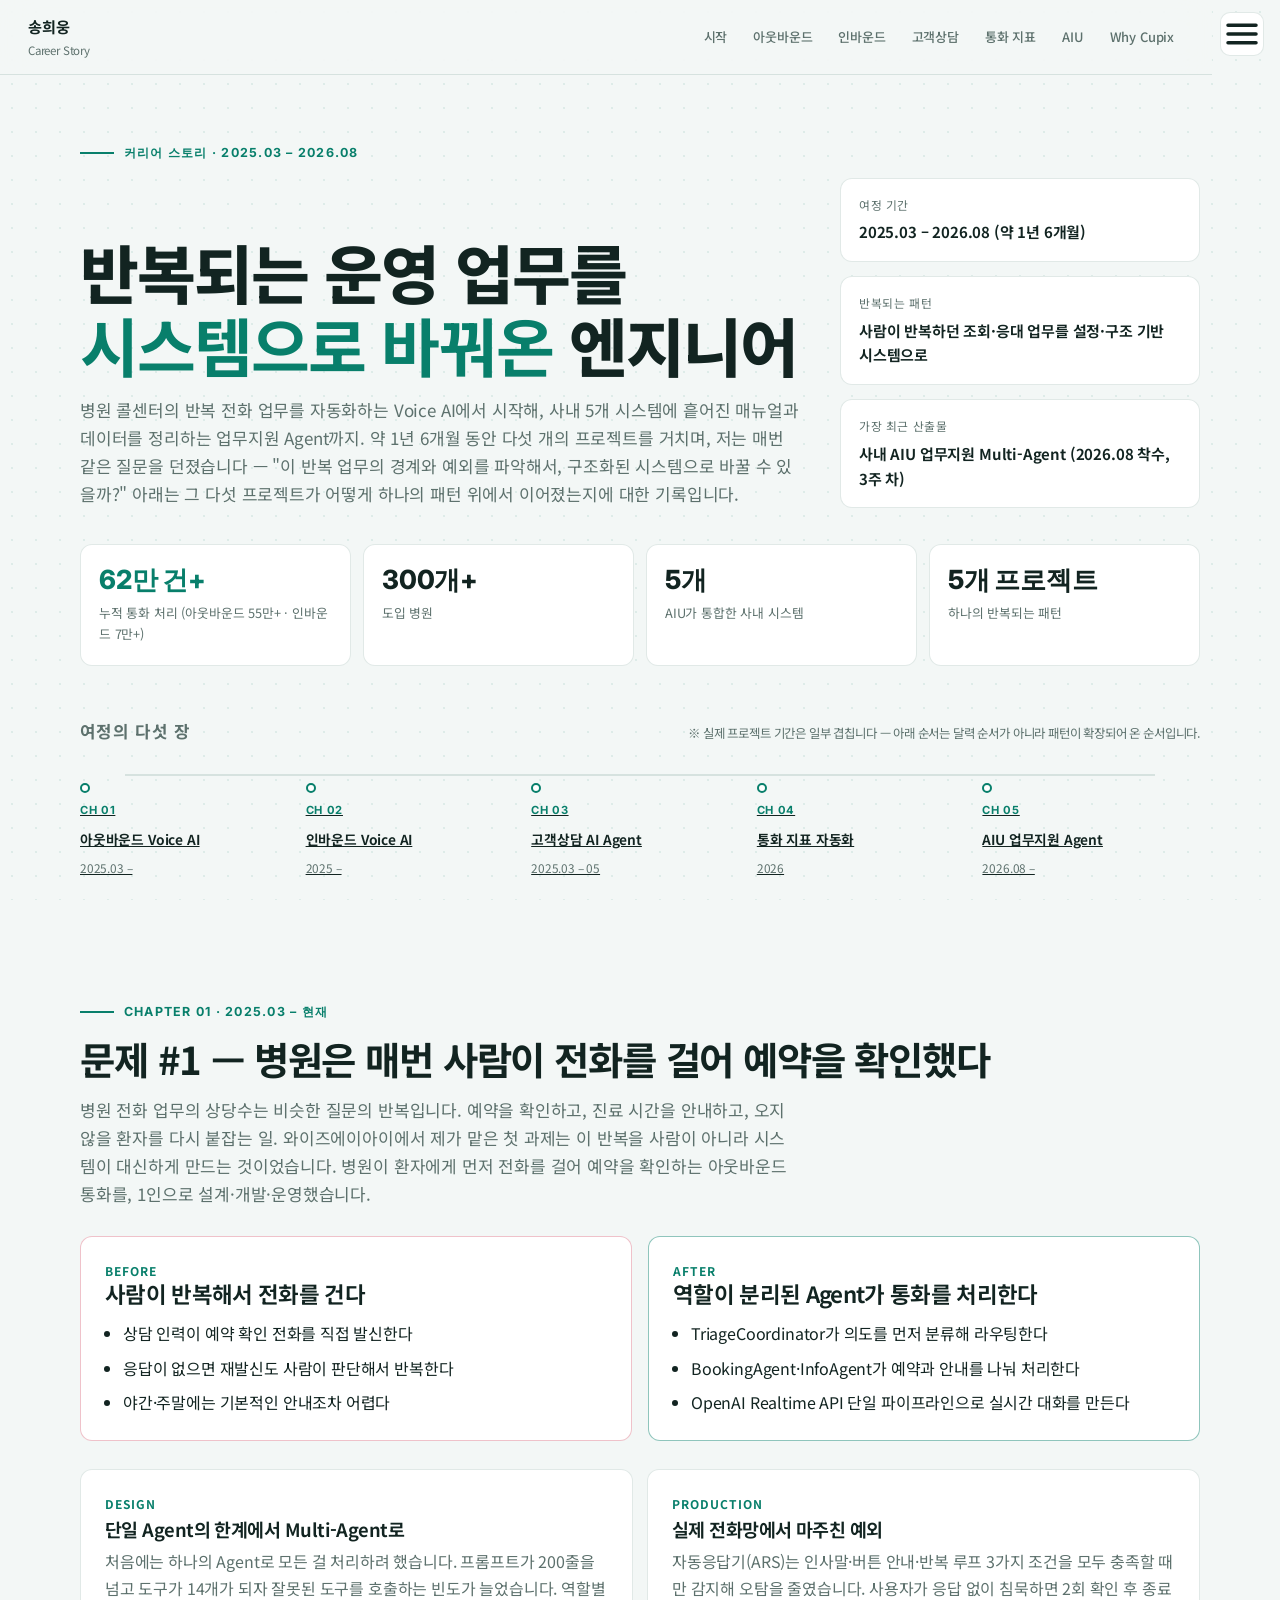
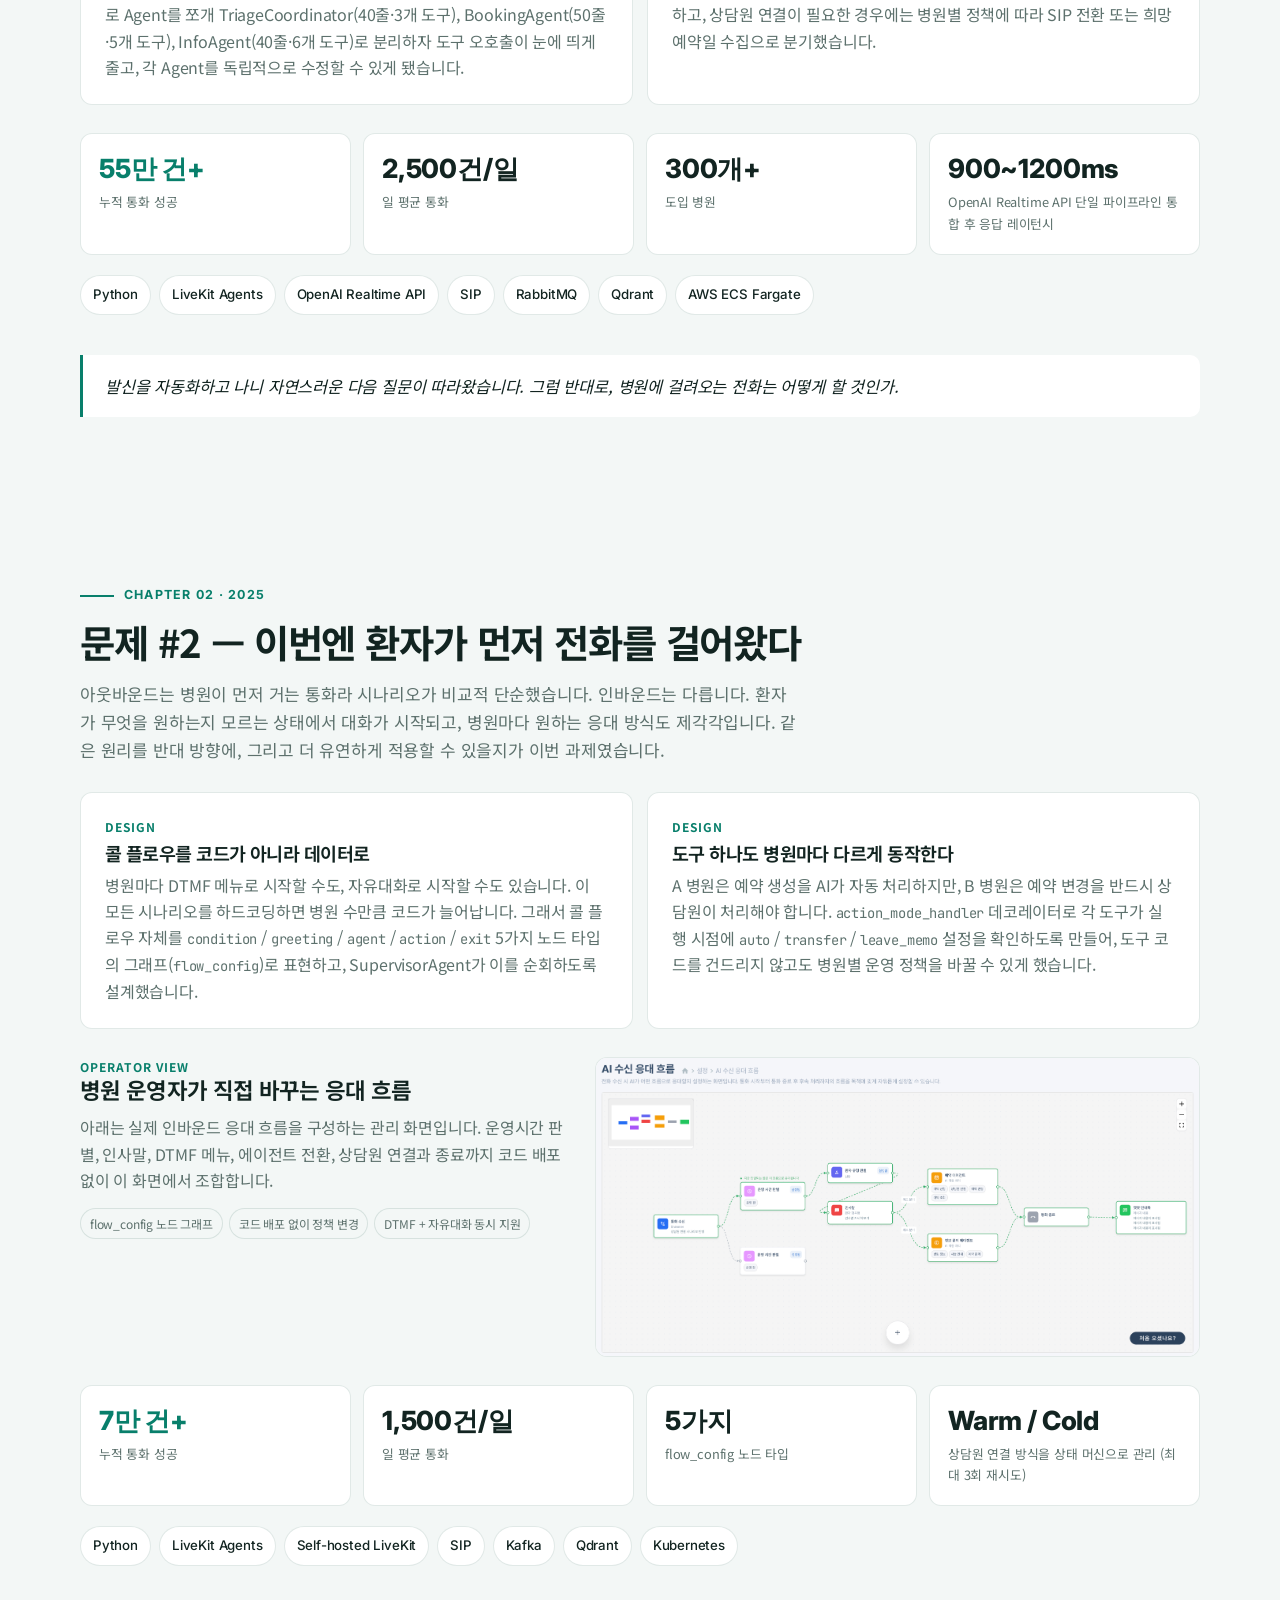
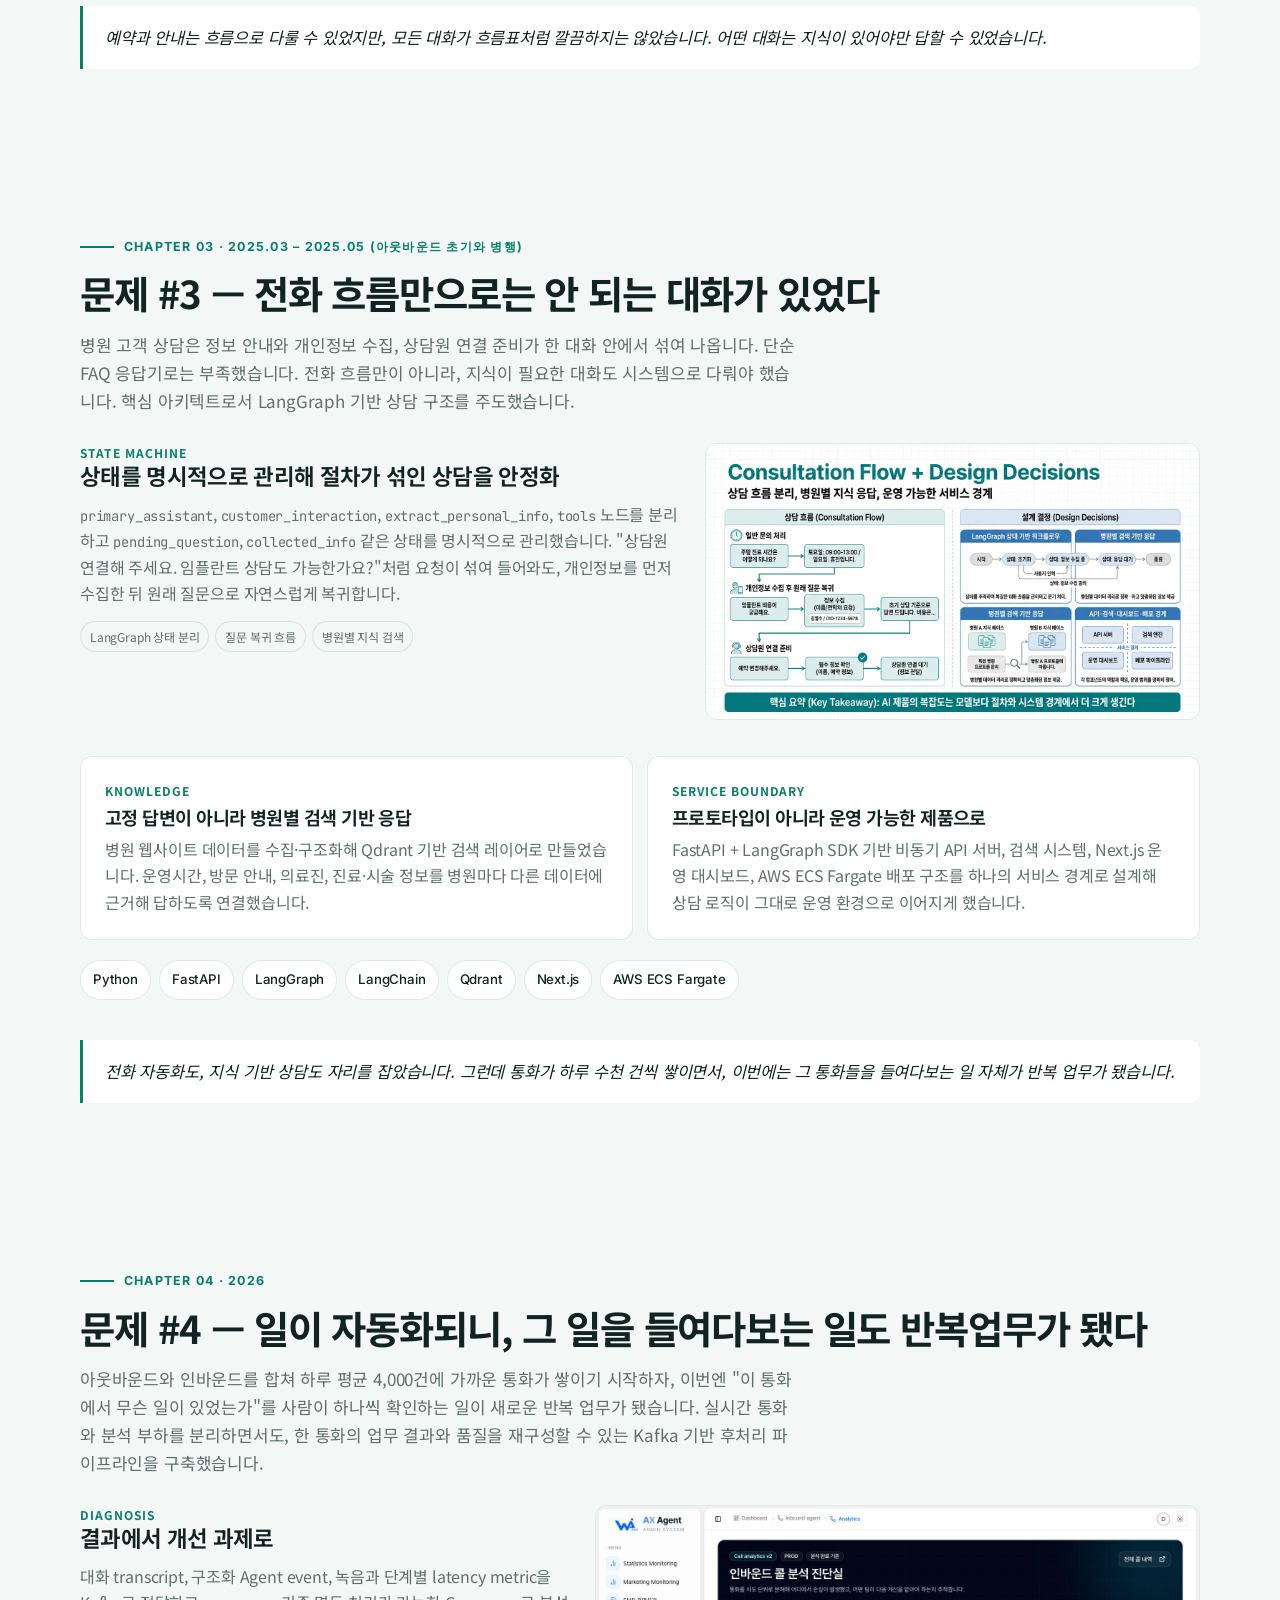
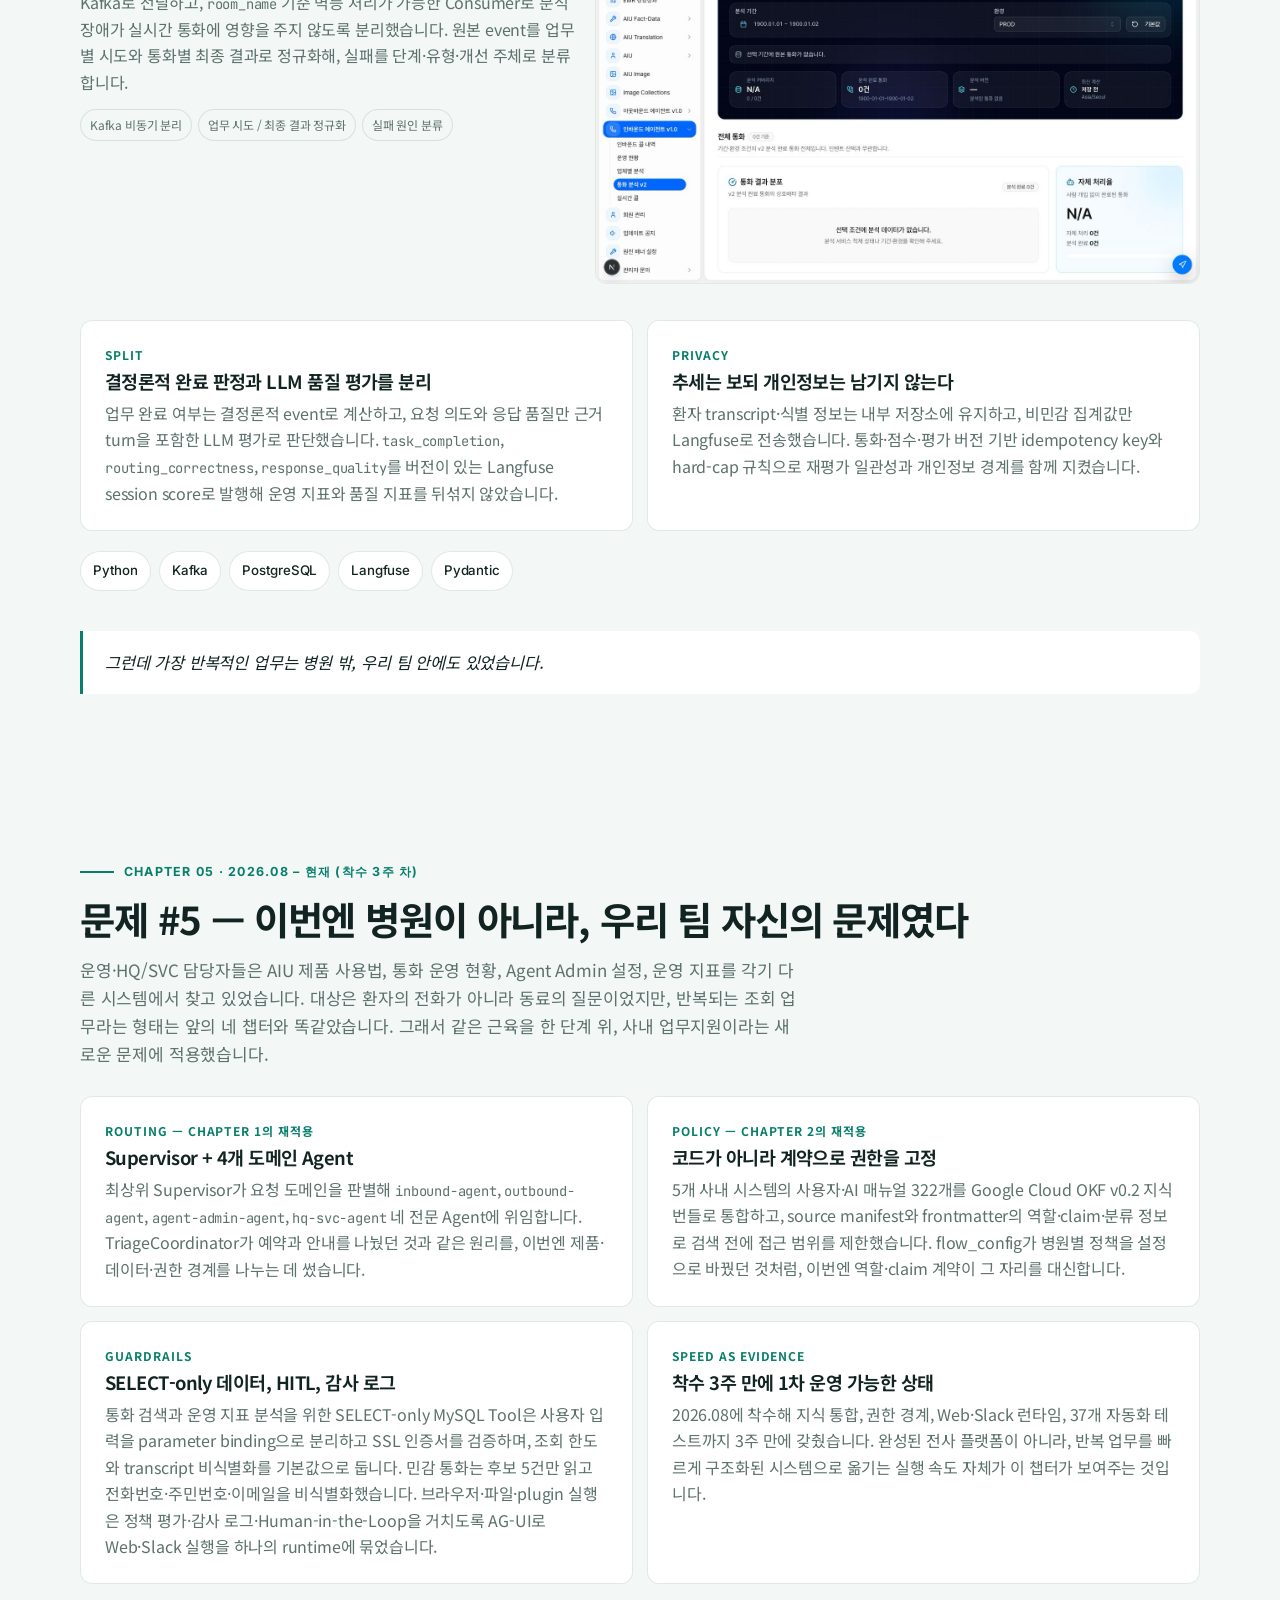
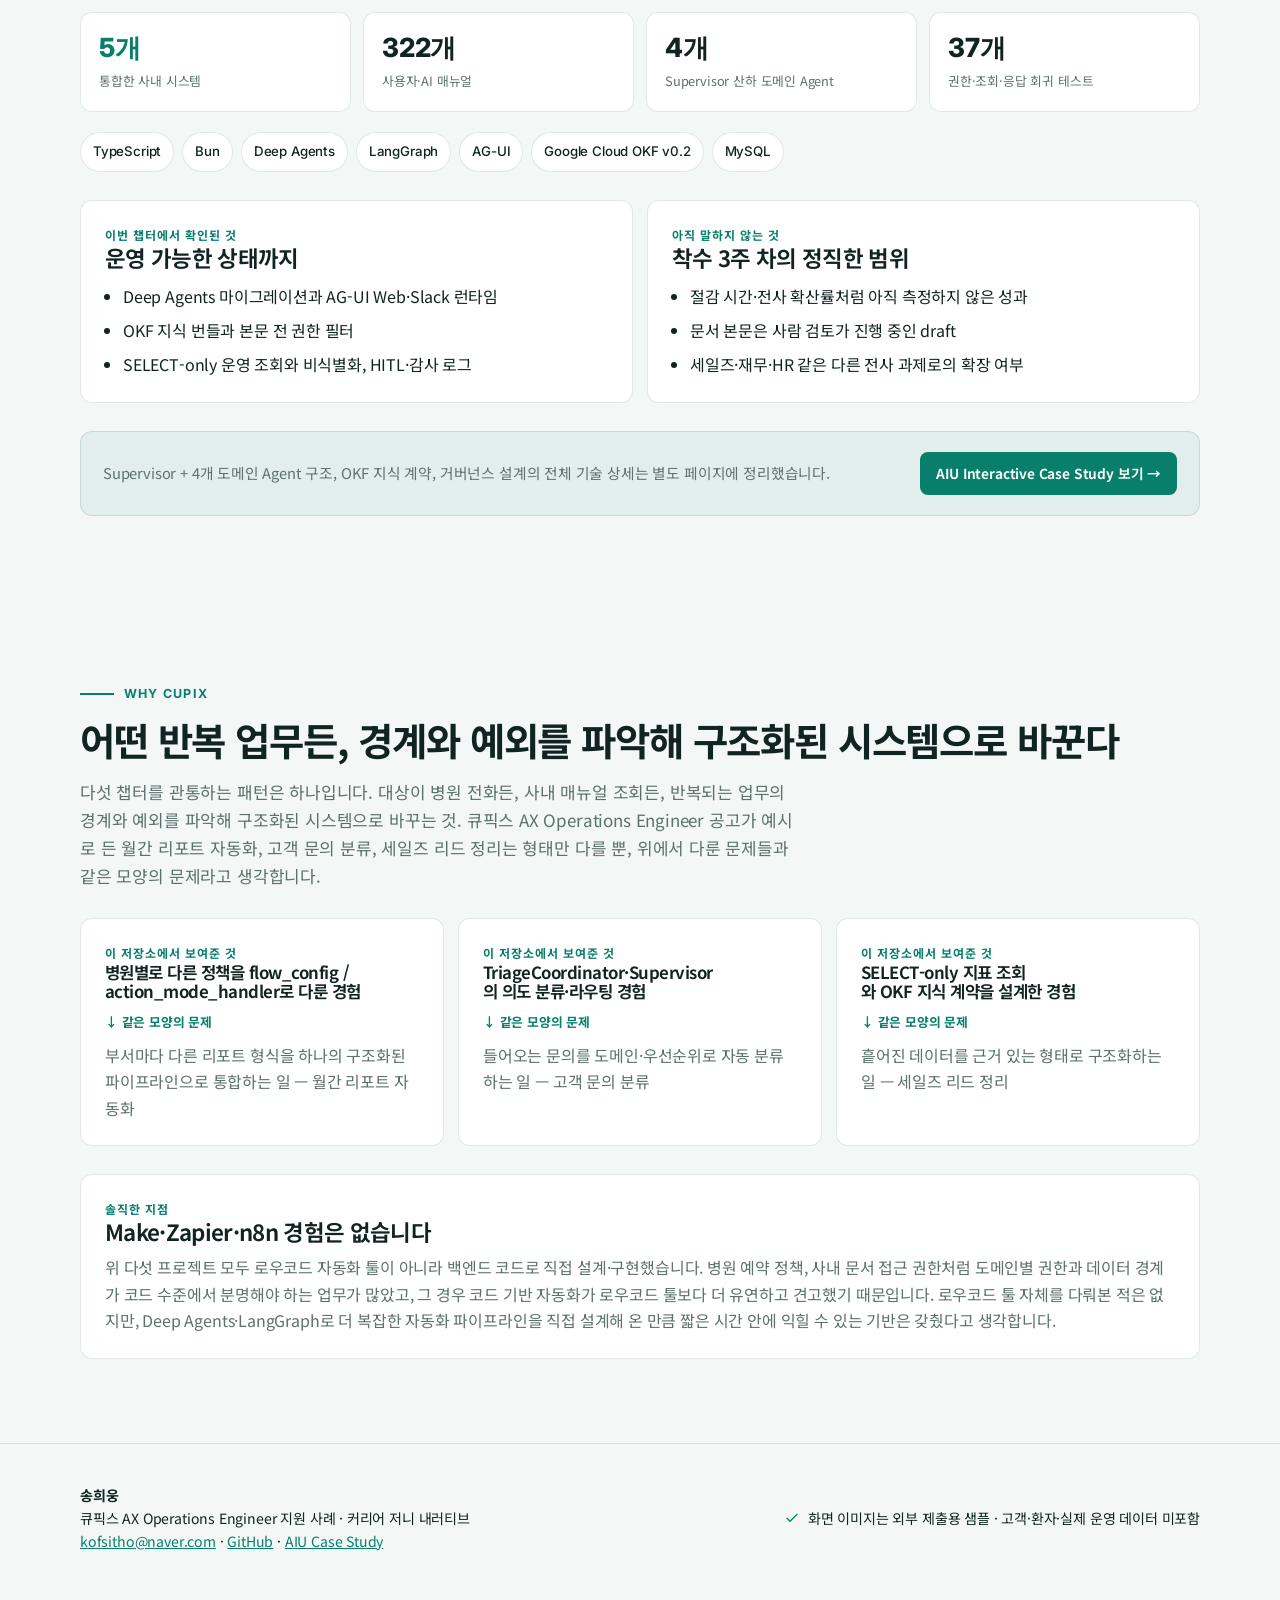
==== portfolio/cupix-ax-career-story.html @ 285cbc6f "Voice AI 운영 수치와 Realtime 레이턴시를 최신 사실로 맞추고, 큐픽스용 커리어 스토리와 AIU 슬라이드를 추가한다. Co-authored-by: Cursor <cur" ====
<!DOCTYPE html>
<html lang="ko" class="theme-light">
<head>
  <meta charset="UTF-8">
  <meta name="viewport" content="width=device-width, initial-scale=1.0">
  <title>송희웅 — 반복 업무를 시스템으로 바꿔온 커리어 스토리</title>
  <link rel="preconnect" href="https://fonts.googleapis.com">
  <link href="https://fonts.googleapis.com/css2?family=Inter:wght@300;400;500;600;700;800;900&family=Noto+Sans+KR:wght@300;400;500;600;700;800;900&family=JetBrains+Mono:wght@400;500&display=swap" rel="stylesheet">
  <script src="https://cdn.jsdelivr.net/npm/html-to-image@1.11.11/dist/html-to-image.js"></script>
  <style>
    *, *::before, *::after { box-sizing: border-box; margin: 0; padding: 0; }
    :root { interpolate-size: allow-keywords; }

    html.theme-dark {
      --bg: #071312; --surface: #0e1d1b; --surface-hover: #142725;
      --border: rgba(255,255,255,0.09); --text: #eef8f6; --text-secondary: #9ab0ac;
      --accent: #28b596; --accent-secondary: #6aa7ff;
      --positive: #2dd4a6; --negative: #fb7185; --warning: #fbbf24;
    }
    html.theme-light {
      --bg: #f3f7f6; --surface: #ffffff; --surface-hover: #eef7f4;
      --border: rgba(15, 72, 61, 0.12); --text: #122421; --text-secondary: #5d716d;
      --accent: #087f6b; --accent-secondary: #2563a7;
      --positive: #078860; --negative: #c93652; --warning: #a96c00;
    }

    html, body { min-height: 100%; }
    body {
      font-family: 'Noto Sans KR', 'Inter', -apple-system, BlinkMacSystemFont, sans-serif;
      background: var(--bg); color: var(--text); line-height: 1.65;
      letter-spacing: -0.011em; font-size: 16px; -webkit-font-smoothing: antialiased;
      transition: background 0.3s, color 0.3s; scrollbar-gutter: stable;
    }
    body::before {
      content: ''; position: fixed; inset: 0; z-index: -1; pointer-events: none;
      background-image: radial-gradient(circle, color-mix(in srgb, var(--accent), transparent 91%) 1px, transparent 1px);
      background-size: 24px 24px;
    }
    h1, h2, h3 { color: var(--text); letter-spacing: -0.03em; line-height: 1.14; text-wrap: balance; }
    h1 { font-size: clamp(2.5rem, 5.6vw, 4rem); font-weight: 800; }
    h2 { font-size: clamp(1.9rem, 3vw, 2.4rem); font-weight: 700; }
    h3 { font-size: 1.4rem; font-weight: 650; }
    p, li, span, label, td, th { color: var(--text); font-weight: 400; }
    .text-secondary { color: var(--text-secondary); }
    a { color: var(--accent); }
    *:focus-visible { outline: 2px solid var(--accent); outline-offset: 3px; border-radius: 4px; }
    code, .mono { font-family: 'JetBrains Mono', ui-monospace, monospace; font-size: 0.86em; }

    .skip-to-content {
      position: absolute; top: -50px; left: 8px; background: var(--accent); color: #fff;
      padding: 8px 12px; text-decoration: none; border-radius: 4px; transition: top 0.2s; z-index: 10000;
    }
    .skip-to-content:focus { position: fixed; top: 8px; }
    .sr-only { position: absolute; width: 1px; height: 1px; overflow: hidden; clip: rect(0,0,0,0); white-space: nowrap; }

    .progress-bar {
      position: fixed; top: 0; left: 0; width: 100%; height: 3px; z-index: 50;
      background: transparent; pointer-events: none;
    }
    .progress-fill { height: 100%; width: 0%; background: var(--accent); transition: width 0.08s linear; }

    .site-nav {
      position: sticky; top: 0; z-index: 40;
      display: flex; align-items: center; justify-content: space-between; gap: 16px;
      padding: 14px 28px; margin-right: 68px;
      background: color-mix(in srgb, var(--bg), transparent 18%);
      backdrop-filter: blur(16px); border-bottom: 1px solid var(--border);
    }
    .brand { display: flex; flex-direction: column; gap: 2px; text-decoration: none; color: var(--text); }
    .brand strong { font-size: 0.95rem; font-weight: 700; }
    .brand span { color: var(--text-secondary); font-size: 0.72rem; }
    .nav-links { display: flex; flex-wrap: wrap; gap: 6px; }
    .nav-links a {
      text-decoration: none; color: var(--text-secondary); font-size: 0.81rem; font-weight: 500;
      padding: 7px 10px; border-radius: 999px;
    }
    .nav-links a:hover, .nav-links a.active { color: var(--text); background: var(--surface); }

    .wrap { width: min(1120px, calc(100% - 40px)); margin: 0 auto; }
    section { padding: 84px 0; }
    .eyebrow {
      display: flex; align-items: center; gap: 10px; margin-bottom: 14px;
      color: var(--accent); font-family: 'Inter', sans-serif; font-size: 0.78rem;
      font-weight: 700; letter-spacing: 0.1em; text-transform: uppercase;
    }
    .eyebrow-line { width: 34px; height: 2px; background: var(--accent); flex-shrink: 0; }
    .lede { max-width: 720px; margin-top: 16px; color: var(--text-secondary); font-size: 1.06rem; }

    /* Hero */
    .hero { padding: 68px 0 40px; }
    .hero-grid { display: grid; grid-template-columns: minmax(0, 1.4fr) minmax(270px, 0.7fr); gap: 40px; align-items: end; }
    .hero h1 strong { color: var(--accent); }
    .hero-meta { display: grid; gap: 14px; }
    .meta-card {
      background: var(--surface); border: 1px solid var(--border); border-radius: 12px; padding: 16px 18px;
    }
    .meta-card dt { color: var(--text-secondary); font-size: 0.74rem; letter-spacing: 0.05em; text-transform: uppercase; }
    .meta-card dd { margin-top: 6px; font-weight: 650; font-size: 0.94rem; }

    .metric-grid { display: grid; grid-template-columns: repeat(auto-fit, minmax(150px, 1fr)); gap: 12px; margin-top: 36px; }
    .metric {
      background: var(--surface); border: 1px solid var(--border); border-radius: 12px;
      padding: 20px 18px; min-height: 96px;
    }
    .metric-value { font-family: 'Inter', sans-serif; font-size: 1.65rem; font-weight: 800; line-height: 1.1; }
    .metric:first-child .metric-value { color: var(--accent); }
    .metric-label { margin-top: 8px; color: var(--text-secondary); font-size: 0.8rem; }

    /* Timeline strip */
    .timeline-strip { margin-top: 56px; }
    .timeline-strip-head { display: flex; align-items: baseline; justify-content: space-between; gap: 12px; flex-wrap: wrap; }
    .timeline-strip-head h2 { font-size: 1.05rem; font-weight: 700; }
    .timeline-note { color: var(--text-secondary); font-size: 0.78rem; }
    .timeline-track {
      position: relative; display: grid; grid-template-columns: repeat(5, 1fr);
      gap: 8px; margin-top: 26px; padding-top: 14px;
    }
    .timeline-track::before {
      content: ''; position: absolute; top: 5px; left: 4%; right: 4%; height: 2px;
      background: var(--border);
    }
    .timeline-node {
      position: relative; display: flex; flex-direction: column; gap: 8px; text-align: left;
      background: none; border: 0; font-family: inherit; cursor: pointer; padding: 0 6px 0 0;
      color: var(--text);
    }
    .timeline-dot {
      width: 10px; height: 10px; border-radius: 50%; background: var(--surface);
      border: 2px solid var(--accent); position: relative; z-index: 1;
    }
    .timeline-node:nth-child(1) .timeline-dot { margin-left: 0; }
    .timeline-num { font-family: 'Inter', sans-serif; font-size: 0.7rem; font-weight: 700; color: var(--accent); letter-spacing: 0.06em; }
    .timeline-label { font-size: 0.86rem; font-weight: 650; }
    .timeline-date { color: var(--text-secondary); font-size: 0.74rem; }
    .timeline-node:hover .timeline-label { color: var(--accent); }

    /* Chapter bridge */
    .bridge {
      margin-top: 40px; padding: 18px 22px; border-left: 3px solid var(--accent);
      background: var(--surface); border-radius: 0 10px 10px 0; font-size: 1.02rem;
      color: var(--text); font-style: italic;
    }

    .card {
      background: var(--surface); border: 1px solid var(--border); border-radius: 12px; padding: 24px;
      transition: box-shadow 0.2s ease;
    }
    .card:hover { box-shadow: 0 8px 18px rgba(11, 62, 51, 0.08); }
    .card-label { color: var(--accent); font-size: 0.75rem; font-weight: 700; letter-spacing: 0.08em; text-transform: uppercase; }

    .split { display: grid; grid-template-columns: 1fr 1fr; gap: 16px; margin-top: 28px; }
    .before { border-color: color-mix(in srgb, var(--negative), transparent 70%); }
    .after { border-color: color-mix(in srgb, var(--accent), transparent 55%); }
    .split ul { margin-top: 14px; padding-left: 18px; display: grid; gap: 8px; color: var(--text-secondary); }

    .chapter-grid { display: grid; grid-template-columns: repeat(2, minmax(0, 1fr)); gap: 14px; margin-top: 28px; }
    .chapter-grid.cols-3 { grid-template-columns: repeat(3, minmax(0, 1fr)); }
    .chapter-grid h3 { margin: 6px 0 8px; font-size: 1.15rem; }

    .meta-grid { display: grid; grid-template-columns: repeat(2, minmax(0, 1fr)); gap: 12px; margin-top: 24px; }

    .screen-block { display: grid; grid-template-columns: 0.9fr 1.1fr; gap: 20px; margin-top: 28px; align-items: start; }
    .screen-block.reverse { grid-template-columns: 1.1fr 0.9fr; }
    .screen-shot {
      border: 1px solid var(--border); border-radius: 12px; overflow: hidden; background: #fff; cursor: zoom-in; padding: 0;
      width: 100%;
    }
    .screen-shot img { display: block; width: 100%; height: auto; }
    .chips { display: flex; flex-wrap: wrap; gap: 6px; margin-top: 14px; }
    .chip { border: 1px solid var(--border); background: var(--bg); color: var(--text-secondary); border-radius: 999px; padding: 5px 9px; font-size: 0.75rem; }

    .stack { display: flex; flex-wrap: wrap; gap: 8px; margin-top: 20px; }
    .stack span {
      padding: 8px 12px; border-radius: 999px; background: var(--surface); border: 1px solid var(--border);
      font-family: 'Inter', sans-serif; font-size: 0.83rem; font-weight: 500;
    }

    .scope-grid { display: grid; grid-template-columns: 1fr 1fr; gap: 14px; margin-top: 28px; }

    .callout {
      margin-top: 28px; padding: 20px 22px; border: 1px solid var(--border); border-radius: 12px;
      background: color-mix(in srgb, var(--accent), transparent 93%); display: flex; align-items: center;
      justify-content: space-between; gap: 16px; flex-wrap: wrap;
    }
    .callout p { color: var(--text-secondary); font-size: 0.92rem; }
    .callout a {
      display: inline-flex; align-items: center; gap: 6px; text-decoration: none; font-weight: 650;
      background: var(--accent); color: #fff; padding: 10px 16px; border-radius: 8px; font-size: 0.86rem;
      white-space: nowrap;
    }
    .callout a:hover { opacity: 0.9; }

    .fit-grid { display: grid; grid-template-columns: repeat(3, minmax(0, 1fr)); gap: 14px; margin-top: 28px; }
    .fit-grid article h3 { font-size: 1.05rem; }
    .fit-arrow { color: var(--accent); font-size: 0.8rem; font-weight: 700; margin: 10px 0; display: block; }

    .site-footer {
      padding: 40px 0 72px; border-top: 1px solid var(--border); color: var(--text-secondary); font-size: 0.88rem;
    }
    .footer-row { display: flex; justify-content: space-between; gap: 16px; flex-wrap: wrap; }
    .safe-note { display: flex; align-items: center; gap: 8px; }
    .safe-note svg { width: 16px; height: 16px; color: var(--positive); flex-shrink: 0; }

    .viz-menu { position: fixed; top: 12px; right: 16px; z-index: 9999; }
    .viz-menu-toggle {
      width: 44px; height: 44px; border-radius: 10px; background: var(--surface); border: 1px solid var(--border);
      color: var(--text); cursor: pointer; display: flex; align-items: center; justify-content: center;
      backdrop-filter: blur(12px);
    }
    .viz-menu-toggle:hover { background: var(--surface-hover); }
    .viz-menu-dropdown {
      position: absolute; top: 52px; right: 0; min-width: 200px; background: var(--surface);
      border: 1px solid var(--border); border-radius: 10px; padding: 7px; opacity: 0; visibility: hidden;
      transform: translateY(-8px); transition: all 0.2s; backdrop-filter: blur(16px);
    }
    .viz-menu-dropdown.open { opacity: 1; visibility: visible; transform: translateY(0); }
    .viz-menu-dropdown button {
      width: 100%; padding: 9px 11px; border: 0; border-radius: 7px; background: transparent;
      color: var(--text); font-family: inherit; cursor: pointer; text-align: left;
      display: flex; align-items: center; gap: 9px; font-size: 0.82rem;
    }
    .viz-menu-dropdown button:hover { background: var(--surface-hover); }
    .viz-menu-dropdown svg { width: 17px; height: 17px; }

    dialog {
      width: min(94vw, 1280px); max-height: 92vh; border: 1px solid var(--border); border-radius: 12px;
      padding: 12px; background: var(--surface); color: var(--text); box-shadow: 0 24px 70px rgba(0,0,0,0.35);
    }
    dialog::backdrop { background: rgba(3, 15, 13, 0.78); backdrop-filter: blur(4px); }
    dialog img { display: block; width: 100%; max-height: 82vh; object-fit: contain; border-radius: 7px; }
    .dialog-close {
      position: absolute; top: 20px; right: 20px; width: 40px; height: 40px; display: grid; place-items: center;
      border: 1px solid rgba(255,255,255,0.25); border-radius: 8px; background: rgba(5, 25, 22, 0.84);
      color: white; cursor: pointer;
    }

    @keyframes fadeInUp { from { opacity: 0; transform: translateY(18px); } to { opacity: 1; transform: translateY(0); } }
    .animate { animation: fadeInUp 0.55s ease-out both; }
    .animate.delay-1 { animation-delay: 0.08s; }
    .animate.delay-2 { animation-delay: 0.16s; }
    .reveal { opacity: 0; transform: translateY(18px); transition: opacity 0.55s ease, transform 0.55s ease; }
    .reveal.visible { opacity: 1; transform: translateY(0); }

    @media (max-width: 900px) {
      .hero-grid, .split, .chapter-grid, .chapter-grid.cols-3, .meta-grid, .screen-block, .screen-block.reverse, .scope-grid, .fit-grid {
        grid-template-columns: 1fr;
      }
      .timeline-track { grid-template-columns: repeat(5, minmax(120px, 1fr)); overflow-x: auto; }
      .site-nav { margin-right: 60px; }
      section { padding: 60px 0; }
    }
    @media (max-width: 600px) {
      .wrap { width: min(100% - 28px, 1120px); }
      .nav-links { display: none; }
      .metric-grid { grid-template-columns: 1fr 1fr; }
      .callout { flex-direction: column; align-items: flex-start; }
    }
    @media (max-width: 375px) {
      body { overflow-x: hidden; }
      h1 { font-size: 2.3rem; }
    }
    @media (prefers-reduced-motion: reduce) {
      *, *::before, *::after { animation: none !important; transition: none !important; }
      .reveal { opacity: 1; transform: none; }
    }
    @media print {
      .viz-menu, .site-nav, .progress-bar, dialog, .dialog-close { display: none !important; }
      body { background: white !important; }
      section { padding: 20px 0; break-inside: avoid; }
      .reveal { opacity: 1 !important; transform: none !important; }
      * { print-color-adjust: exact; -webkit-print-color-adjust: exact; }
    }
    @page { margin: 16mm; }
  </style>
</head>
<body>
  <a href="#main-content" class="skip-to-content">본문으로 건너뛰기</a>

  <div class="progress-bar"><div class="progress-fill" id="progressFill"></div></div>

  <div class="viz-menu">
    <button class="viz-menu-toggle" onclick="toggleMenu()" aria-label="유틸리티 메뉴 열기">
      <svg viewBox="0 0 24 24" fill="none" stroke="currentColor" stroke-width="2" stroke-linecap="round"><path d="M4 7h16M4 12h16M4 17h16"/></svg>
    </button>
    <div class="viz-menu-dropdown" id="vizMenuDropdown">
      <button onclick="cycleTheme()">
        <svg viewBox="0 0 24 24" fill="none" stroke="currentColor" stroke-width="2"><circle cx="12" cy="12" r="4"/><path d="M12 2v2M12 20v2M4.93 4.93l1.42 1.42M17.66 17.66l1.41 1.41M2 12h2M20 12h2M4.93 19.07l1.42-1.42M17.66 6.34l1.41-1.41"/></svg>
        <span id="themeLabel">테마 전환</span>
      </button>
      <button onclick="downloadImage()">
        <svg viewBox="0 0 24 24" fill="none" stroke="currentColor" stroke-width="2"><path d="M12 3v12m0 0 4-4m-4 4-4-4M4 19h16"/></svg>
        <span>PNG 다운로드</span>
      </button>
      <button onclick="window.print()">
        <svg viewBox="0 0 24 24" fill="none" stroke="currentColor" stroke-width="2"><path d="M6 9V3h12v6M6 18H4a2 2 0 0 1-2-2v-5a2 2 0 0 1 2-2h16a2 2 0 0 1 2 2v5a2 2 0 0 1-2 2h-2M6 14h12v7H6z"/></svg>
        <span>인쇄 / PDF</span>
      </button>
    </div>
  </div>

  <nav class="site-nav" aria-label="페이지 탐색">
    <a class="brand" href="#top">
      <strong>송희웅</strong>
      <span>Career Story</span>
    </a>
    <div class="nav-links">
      <a href="#top">시작</a>
      <a href="#outbound">아웃바운드</a>
      <a href="#inbound">인바운드</a>
      <a href="#support">고객상담</a>
      <a href="#observability">통화 지표</a>
      <a href="#aiu">AIU</a>
      <a href="#why-cupix">Why Cupix</a>
    </div>
  </nav>

  <main id="main-content">
    <section class="hero wrap animate" id="top">
      <div class="eyebrow"><span class="eyebrow-line"></span>커리어 스토리 · 2025.03 – 2026.08</div>
      <div class="hero-grid">
        <header>
          <h1>반복되는 운영 업무를<br><strong>시스템으로 바꿔온</strong> 엔지니어</h1>
          <p class="lede">병원 콜센터의 반복 전화 업무를 자동화하는 Voice AI에서 시작해, 사내 5개 시스템에 흩어진 매뉴얼과 데이터를 정리하는 업무지원 Agent까지. 약 1년 6개월 동안 다섯 개의 프로젝트를 거치며, 저는 매번 같은 질문을 던졌습니다 — "이 반복 업무의 경계와 예외를 파악해서, 구조화된 시스템으로 바꿀 수 있을까?" 아래는 그 다섯 프로젝트가 어떻게 하나의 패턴 위에서 이어졌는지에 대한 기록입니다.</p>
        </header>
        <dl class="hero-meta">
          <div class="meta-card"><dt>여정 기간</dt><dd>2025.03 – 2026.08 (약 1년 6개월)</dd></div>
          <div class="meta-card"><dt>반복되는 패턴</dt><dd>사람이 반복하던 조회·응대 업무를 설정·구조 기반 시스템으로</dd></div>
          <div class="meta-card"><dt>가장 최근 산출물</dt><dd>사내 AIU 업무지원 Multi-Agent (2026.08 착수, 3주 차)</dd></div>
        </dl>
      </div>
      <div class="metric-grid animate delay-1">
        <article class="metric"><div class="metric-value">62만 건+</div><div class="metric-label">누적 통화 처리 (아웃바운드 55만+ · 인바운드 7만+)</div></article>
        <article class="metric"><div class="metric-value">300개+</div><div class="metric-label">도입 병원</div></article>
        <article class="metric"><div class="metric-value">5개</div><div class="metric-label">AIU가 통합한 사내 시스템</div></article>
        <article class="metric"><div class="metric-value">5개 프로젝트</div><div class="metric-label">하나의 반복되는 패턴</div></article>
      </div>

      <div class="timeline-strip animate delay-2">
        <div class="timeline-strip-head">
          <h2 class="text-secondary" style="text-transform:uppercase;letter-spacing:0.08em;">여정의 다섯 장</h2>
          <span class="timeline-note">※ 실제 프로젝트 기간은 일부 겹칩니다 — 아래 순서는 달력 순서가 아니라 패턴이 확장되어 온 순서입니다.</span>
        </div>
        <div class="timeline-track">
          <a class="timeline-node" href="#outbound">
            <span class="timeline-dot"></span>
            <span class="timeline-num">CH 01</span>
            <span class="timeline-label">아웃바운드 Voice AI</span>
            <span class="timeline-date">2025.03 –</span>
          </a>
          <a class="timeline-node" href="#inbound">
            <span class="timeline-dot"></span>
            <span class="timeline-num">CH 02</span>
            <span class="timeline-label">인바운드 Voice AI</span>
            <span class="timeline-date">2025 –</span>
          </a>
          <a class="timeline-node" href="#support">
            <span class="timeline-dot"></span>
            <span class="timeline-num">CH 03</span>
            <span class="timeline-label">고객상담 AI Agent</span>
            <span class="timeline-date">2025.03 – 05</span>
          </a>
          <a class="timeline-node" href="#observability">
            <span class="timeline-dot"></span>
            <span class="timeline-num">CH 04</span>
            <span class="timeline-label">통화 지표 자동화</span>
            <span class="timeline-date">2026</span>
          </a>
          <a class="timeline-node" href="#aiu">
            <span class="timeline-dot"></span>
            <span class="timeline-num">CH 05</span>
            <span class="timeline-label">AIU 업무지원 Agent</span>
            <span class="timeline-date">2026.08 –</span>
          </a>
        </div>
      </div>
    </section>

    <!-- Chapter 01 : Outbound -->
    <section class="wrap" id="outbound" data-reveal>
      <div class="eyebrow"><span class="eyebrow-line"></span>Chapter 01 · 2025.03 – 현재</div>
      <h2>문제 #1 — 병원은 매번 사람이 전화를 걸어 예약을 확인했다</h2>
      <p class="lede">병원 전화 업무의 상당수는 비슷한 질문의 반복입니다. 예약을 확인하고, 진료 시간을 안내하고, 오지 않을 환자를 다시 붙잡는 일. 와이즈에이아이에서 제가 맡은 첫 과제는 이 반복을 사람이 아니라 시스템이 대신하게 만드는 것이었습니다. 병원이 환자에게 먼저 전화를 걸어 예약을 확인하는 아웃바운드 통화를, 1인으로 설계·개발·운영했습니다.</p>

      <div class="split">
        <article class="card before">
          <div class="card-label">Before</div>
          <h3>사람이 반복해서 전화를 건다</h3>
          <ul>
            <li>상담 인력이 예약 확인 전화를 직접 발신한다</li>
            <li>응답이 없으면 재발신도 사람이 판단해서 반복한다</li>
            <li>야간·주말에는 기본적인 안내조차 어렵다</li>
          </ul>
        </article>
        <article class="card after">
          <div class="card-label">After</div>
          <h3>역할이 분리된 Agent가 통화를 처리한다</h3>
          <ul>
            <li>TriageCoordinator가 의도를 먼저 분류해 라우팅한다</li>
            <li>BookingAgent·InfoAgent가 예약과 안내를 나눠 처리한다</li>
            <li>OpenAI Realtime API 단일 파이프라인으로 실시간 대화를 만든다</li>
          </ul>
        </article>
      </div>

      <div class="chapter-grid">
        <article class="card">
          <div class="card-label">Design</div>
          <h3>단일 Agent의 한계에서 Multi-Agent로</h3>
          <p class="text-secondary">처음에는 하나의 Agent로 모든 걸 처리하려 했습니다. 프롬프트가 200줄을 넘고 도구가 14개가 되자 잘못된 도구를 호출하는 빈도가 늘었습니다. 역할별로 Agent를 쪼개 TriageCoordinator(40줄·3개 도구), BookingAgent(50줄·5개 도구), InfoAgent(40줄·6개 도구)로 분리하자 도구 오호출이 눈에 띄게 줄고, 각 Agent를 독립적으로 수정할 수 있게 됐습니다.</p>
        </article>
        <article class="card">
          <div class="card-label">Production</div>
          <h3>실제 전화망에서 마주친 예외</h3>
          <p class="text-secondary">자동응답기(ARS)는 인사말·버튼 안내·반복 루프 3가지 조건을 모두 충족할 때만 감지해 오탐을 줄였습니다. 사용자가 응답 없이 침묵하면 2회 확인 후 종료하고, 상담원 연결이 필요한 경우에는 병원별 정책에 따라 SIP 전환 또는 희망 예약일 수집으로 분기했습니다.</p>
        </article>
      </div>

      <div class="metric-grid" style="margin-top:28px;">
        <article class="metric"><div class="metric-value">55만 건+</div><div class="metric-label">누적 통화 성공</div></article>
        <article class="metric"><div class="metric-value">2,500건/일</div><div class="metric-label">일 평균 통화</div></article>
        <article class="metric"><div class="metric-value">300개+</div><div class="metric-label">도입 병원</div></article>
        <article class="metric"><div class="metric-value">900~1200ms</div><div class="metric-label">OpenAI Realtime API 단일 파이프라인 통합 후 응답 레이턴시</div></article>
      </div>

      <div class="stack">
        <span>Python</span><span>LiveKit Agents</span><span>OpenAI Realtime API</span><span>SIP</span><span>RabbitMQ</span><span>Qdrant</span><span>AWS ECS Fargate</span>
      </div>

      <p class="bridge">발신을 자동화하고 나니 자연스러운 다음 질문이 따라왔습니다. 그럼 반대로, 병원에 걸려오는 전화는 어떻게 할 것인가.</p>
    </section>

    <!-- Chapter 02 : Inbound -->
    <section class="wrap" id="inbound" data-reveal>
      <div class="eyebrow"><span class="eyebrow-line"></span>Chapter 02 · 2025</div>
      <h2>문제 #2 — 이번엔 환자가 먼저 전화를 걸어왔다</h2>
      <p class="lede">아웃바운드는 병원이 먼저 거는 통화라 시나리오가 비교적 단순했습니다. 인바운드는 다릅니다. 환자가 무엇을 원하는지 모르는 상태에서 대화가 시작되고, 병원마다 원하는 응대 방식도 제각각입니다. 같은 원리를 반대 방향에, 그리고 더 유연하게 적용할 수 있을지가 이번 과제였습니다.</p>

      <div class="chapter-grid">
        <article class="card">
          <div class="card-label">Design</div>
          <h3>콜 플로우를 코드가 아니라 데이터로</h3>
          <p class="text-secondary">병원마다 DTMF 메뉴로 시작할 수도, 자유대화로 시작할 수도 있습니다. 이 모든 시나리오를 하드코딩하면 병원 수만큼 코드가 늘어납니다. 그래서 콜 플로우 자체를 <code>condition</code> / <code>greeting</code> / <code>agent</code> / <code>action</code> / <code>exit</code> 5가지 노드 타입의 그래프(<code>flow_config</code>)로 표현하고, SupervisorAgent가 이를 순회하도록 설계했습니다.</p>
        </article>
        <article class="card">
          <div class="card-label">Design</div>
          <h3>도구 하나도 병원마다 다르게 동작한다</h3>
          <p class="text-secondary">A 병원은 예약 생성을 AI가 자동 처리하지만, B 병원은 예약 변경을 반드시 상담원이 처리해야 합니다. <code>action_mode_handler</code> 데코레이터로 각 도구가 실행 시점에 <code>auto</code> / <code>transfer</code> / <code>leave_memo</code> 설정을 확인하도록 만들어, 도구 코드를 건드리지 않고도 병원별 운영 정책을 바꿀 수 있게 했습니다.</p>
        </article>
      </div>

      <div class="screen-block">
        <div>
          <div class="card-label">Operator view</div>
          <h3>병원 운영자가 직접 바꾸는 응대 흐름</h3>
          <p class="text-secondary" style="margin-top:12px;">아래는 실제 인바운드 응대 흐름을 구성하는 관리 화면입니다. 운영시간 판별, 인사말, DTMF 메뉴, 에이전트 전환, 상담원 연결과 종료까지 코드 배포 없이 이 화면에서 조합합니다.</p>
          <div class="chips"><span class="chip">flow_config 노드 그래프</span><span class="chip">코드 배포 없이 정책 변경</span><span class="chip">DTMF + 자유대화 동시 지원</span></div>
        </div>
        <button class="screen-shot" onclick="showPreview('flow')" aria-label="인바운드 콜 플로우 설정 화면 확대">
          <img id="flow-image" src="../assets/inbound-call-flow-config.png" alt="AI 수신 응대 흐름을 노드 그래프로 구성하는 실제 관리 화면">
        </button>
      </div>

      <div class="metric-grid" style="margin-top:28px;">
        <article class="metric"><div class="metric-value">7만 건+</div><div class="metric-label">누적 통화 성공</div></article>
        <article class="metric"><div class="metric-value">1,500건/일</div><div class="metric-label">일 평균 통화</div></article>
        <article class="metric"><div class="metric-value">5가지</div><div class="metric-label">flow_config 노드 타입</div></article>
        <article class="metric"><div class="metric-value">Warm / Cold</div><div class="metric-label">상담원 연결 방식을 상태 머신으로 관리 (최대 3회 재시도)</div></article>
      </div>

      <div class="stack">
        <span>Python</span><span>LiveKit Agents</span><span>Self-hosted LiveKit</span><span>SIP</span><span>Kafka</span><span>Qdrant</span><span>Kubernetes</span>
      </div>

      <p class="bridge">예약과 안내는 흐름으로 다룰 수 있었지만, 모든 대화가 흐름표처럼 깔끔하지는 않았습니다. 어떤 대화는 지식이 있어야만 답할 수 있었습니다.</p>
    </section>

    <!-- Chapter 03 : Hospital customer support -->
    <section class="wrap" id="support" data-reveal>
      <div class="eyebrow"><span class="eyebrow-line"></span>Chapter 03 · 2025.03 – 2025.05 (아웃바운드 초기와 병행)</div>
      <h2>문제 #3 — 전화 흐름만으로는 안 되는 대화가 있었다</h2>
      <p class="lede">병원 고객 상담은 정보 안내와 개인정보 수집, 상담원 연결 준비가 한 대화 안에서 섞여 나옵니다. 단순 FAQ 응답기로는 부족했습니다. 전화 흐름만이 아니라, 지식이 필요한 대화도 시스템으로 다뤄야 했습니다. 핵심 아키텍트로서 LangGraph 기반 상담 구조를 주도했습니다.</p>

      <div class="screen-block reverse">
        <div>
          <div class="card-label">State machine</div>
          <h3>상태를 명시적으로 관리해 절차가 섞인 상담을 안정화</h3>
          <p class="text-secondary" style="margin-top:12px;"><code>primary_assistant</code>, <code>customer_interaction</code>, <code>extract_personal_info</code>, <code>tools</code> 노드를 분리하고 <code>pending_question</code>, <code>collected_info</code> 같은 상태를 명시적으로 관리했습니다. "상담원 연결해 주세요. 임플란트 상담도 가능한가요?"처럼 요청이 섞여 들어와도, 개인정보를 먼저 수집한 뒤 원래 질문으로 자연스럽게 복귀합니다.</p>
          <div class="chips"><span class="chip">LangGraph 상태 분리</span><span class="chip">질문 복귀 흐름</span><span class="chip">병원별 지식 검색</span></div>
        </div>
        <button class="screen-shot" onclick="showPreview('support')" aria-label="병원 고객상담 Agent 흐름 및 설계 결정 슬라이드 확대">
          <img id="support-image" src="../assets/hospital-customer-support-agent-ppt-flow.png" alt="일반 문의 처리, 개인정보 수집 후 복귀, 상담원 연결 준비로 이어지는 상담 흐름과 설계 결정">
        </button>
      </div>

      <div class="chapter-grid" style="margin-top:36px;">
        <article class="card">
          <div class="card-label">Knowledge</div>
          <h3>고정 답변이 아니라 병원별 검색 기반 응답</h3>
          <p class="text-secondary">병원 웹사이트 데이터를 수집·구조화해 Qdrant 기반 검색 레이어로 만들었습니다. 운영시간, 방문 안내, 의료진, 진료·시술 정보를 병원마다 다른 데이터에 근거해 답하도록 연결했습니다.</p>
        </article>
        <article class="card">
          <div class="card-label">Service boundary</div>
          <h3>프로토타입이 아니라 운영 가능한 제품으로</h3>
          <p class="text-secondary">FastAPI + LangGraph SDK 기반 비동기 API 서버, 검색 시스템, Next.js 운영 대시보드, AWS ECS Fargate 배포 구조를 하나의 서비스 경계로 설계해 상담 로직이 그대로 운영 환경으로 이어지게 했습니다.</p>
        </article>
      </div>

      <div class="stack">
        <span>Python</span><span>FastAPI</span><span>LangGraph</span><span>LangChain</span><span>Qdrant</span><span>Next.js</span><span>AWS ECS Fargate</span>
      </div>

      <p class="bridge">전화 자동화도, 지식 기반 상담도 자리를 잡았습니다. 그런데 통화가 하루 수천 건씩 쌓이면서, 이번에는 그 통화들을 들여다보는 일 자체가 반복 업무가 됐습니다.</p>
    </section>

    <!-- Chapter 04 : Kafka-based call analytics automation -->
    <section class="wrap" id="observability" data-reveal>
      <div class="eyebrow"><span class="eyebrow-line"></span>Chapter 04 · 2026</div>
      <h2>문제 #4 — 일이 자동화되니, 그 일을 들여다보는 일도 반복업무가 됐다</h2>
      <p class="lede">아웃바운드와 인바운드를 합쳐 하루 평균 4,000건에 가까운 통화가 쌓이기 시작하자, 이번엔 "이 통화에서 무슨 일이 있었는가"를 사람이 하나씩 확인하는 일이 새로운 반복 업무가 됐습니다. 실시간 통화와 분석 부하를 분리하면서도, 한 통화의 업무 결과와 품질을 재구성할 수 있는 Kafka 기반 후처리 파이프라인을 구축했습니다.</p>

      <div class="screen-block">
        <div>
          <div class="card-label">Diagnosis</div>
          <h3>결과에서 개선 과제로</h3>
          <p class="text-secondary" style="margin-top:12px;">대화 transcript, 구조화 Agent event, 녹음과 단계별 latency metric을 Kafka로 전달하고, <code>room_name</code> 기준 멱등 처리가 가능한 Consumer로 분석 장애가 실시간 통화에 영향을 주지 않도록 분리했습니다. 원본 event를 업무별 시도와 통화별 최종 결과로 정규화해, 실패를 단계·유형·개선 주체로 분류합니다.</p>
          <div class="chips"><span class="chip">Kafka 비동기 분리</span><span class="chip">업무 시도 / 최종 결과 정규화</span><span class="chip">실패 원인 분류</span></div>
        </div>
        <button class="screen-shot" onclick="showPreview('analytics')" aria-label="통화 분석 진단 화면 확대">
          <img id="analytics-image" src="../assets/cupix-ax-analytics-screen.png" alt="통화를 시도 단위로 분해해 손실 지점과 개선 주체를 추적하는 통화 분석 화면. 실데이터 없는 샘플 화면">
        </button>
      </div>

      <div class="chapter-grid" style="margin-top:36px;">
        <article class="card">
          <div class="card-label">Split</div>
          <h3>결정론적 완료 판정과 LLM 품질 평가를 분리</h3>
          <p class="text-secondary">업무 완료 여부는 결정론적 event로 계산하고, 요청 의도와 응답 품질만 근거 turn을 포함한 LLM 평가로 판단했습니다. <code>task_completion</code>, <code>routing_correctness</code>, <code>response_quality</code>를 버전이 있는 Langfuse session score로 발행해 운영 지표와 품질 지표를 뒤섞지 않았습니다.</p>
        </article>
        <article class="card">
          <div class="card-label">Privacy</div>
          <h3>추세는 보되 개인정보는 남기지 않는다</h3>
          <p class="text-secondary">환자 transcript·식별 정보는 내부 저장소에 유지하고, 비민감 집계값만 Langfuse로 전송했습니다. 통화·점수·평가 버전 기반 idempotency key와 hard-cap 규칙으로 재평가 일관성과 개인정보 경계를 함께 지켰습니다.</p>
        </article>
      </div>

      <div class="stack">
        <span>Python</span><span>Kafka</span><span>PostgreSQL</span><span>Langfuse</span><span>Pydantic</span>
      </div>

      <p class="bridge">그런데 가장 반복적인 업무는 병원 밖, 우리 팀 안에도 있었습니다.</p>
    </section>

    <!-- Chapter 05 : AIU (climax) -->
    <section class="wrap" id="aiu" data-reveal>
      <div class="eyebrow"><span class="eyebrow-line"></span>Chapter 05 · 2026.08 – 현재 (착수 3주 차)</div>
      <h2>문제 #5 — 이번엔 병원이 아니라, 우리 팀 자신의 문제였다</h2>
      <p class="lede">운영·HQ/SVC 담당자들은 AIU 제품 사용법, 통화 운영 현황, Agent Admin 설정, 운영 지표를 각기 다른 시스템에서 찾고 있었습니다. 대상은 환자의 전화가 아니라 동료의 질문이었지만, 반복되는 조회 업무라는 형태는 앞의 네 챕터와 똑같았습니다. 그래서 같은 근육을 한 단계 위, 사내 업무지원이라는 새로운 문제에 적용했습니다.</p>

      <div class="chapter-grid">
        <article class="card">
          <div class="card-label">Routing — Chapter 1의 재적용</div>
          <h3>Supervisor + 4개 도메인 Agent</h3>
          <p class="text-secondary">최상위 Supervisor가 요청 도메인을 판별해 <code>inbound-agent</code>, <code>outbound-agent</code>, <code>agent-admin-agent</code>, <code>hq-svc-agent</code> 네 전문 Agent에 위임합니다. TriageCoordinator가 예약과 안내를 나눴던 것과 같은 원리를, 이번엔 제품·데이터·권한 경계를 나누는 데 썼습니다.</p>
        </article>
        <article class="card">
          <div class="card-label">Policy — Chapter 2의 재적용</div>
          <h3>코드가 아니라 계약으로 권한을 고정</h3>
          <p class="text-secondary">5개 사내 시스템의 사용자·AI 매뉴얼 322개를 Google Cloud OKF v0.2 지식 번들로 통합하고, source manifest와 frontmatter의 역할·claim·분류 정보로 검색 전에 접근 범위를 제한했습니다. flow_config가 병원별 정책을 설정으로 바꿨던 것처럼, 이번엔 역할·claim 계약이 그 자리를 대신합니다.</p>
        </article>
      </div>

      <div class="chapter-grid" style="margin-top:14px;">
        <article class="card">
          <div class="card-label">Guardrails</div>
          <h3>SELECT-only 데이터, HITL, 감사 로그</h3>
          <p class="text-secondary">통화 검색과 운영 지표 분석을 위한 SELECT-only MySQL Tool은 사용자 입력을 parameter binding으로 분리하고 SSL 인증서를 검증하며, 조회 한도와 transcript 비식별화를 기본값으로 둡니다. 민감 통화는 후보 5건만 읽고 전화번호·주민번호·이메일을 비식별화했습니다. 브라우저·파일·plugin 실행은 정책 평가·감사 로그·Human-in-the-Loop을 거치도록 AG-UI로 Web·Slack 실행을 하나의 runtime에 묶었습니다.</p>
        </article>
        <article class="card">
          <div class="card-label">Speed as evidence</div>
          <h3>착수 3주 만에 1차 운영 가능한 상태</h3>
          <p class="text-secondary">2026.08에 착수해 지식 통합, 권한 경계, Web·Slack 런타임, 37개 자동화 테스트까지 3주 만에 갖췄습니다. 완성된 전사 플랫폼이 아니라, 반복 업무를 빠르게 구조화된 시스템으로 옮기는 실행 속도 자체가 이 챕터가 보여주는 것입니다.</p>
        </article>
      </div>

      <div class="metric-grid" style="margin-top:28px;">
        <article class="metric"><div class="metric-value">5개</div><div class="metric-label">통합한 사내 시스템</div></article>
        <article class="metric"><div class="metric-value">322개</div><div class="metric-label">사용자·AI 매뉴얼</div></article>
        <article class="metric"><div class="metric-value">4개</div><div class="metric-label">Supervisor 산하 도메인 Agent</div></article>
        <article class="metric"><div class="metric-value">37개</div><div class="metric-label">권한·조회·응답 회귀 테스트</div></article>
      </div>

      <div class="stack">
        <span>TypeScript</span><span>Bun</span><span>Deep Agents</span><span>LangGraph</span><span>AG-UI</span><span>Google Cloud OKF v0.2</span><span>MySQL</span>
      </div>

      <div class="scope-grid">
        <article class="card">
          <div class="card-label">이번 챕터에서 확인된 것</div>
          <h3>운영 가능한 상태까지</h3>
          <ul class="text-secondary" style="margin-top:12px;padding-left:18px;display:grid;gap:8px;">
            <li>Deep Agents 마이그레이션과 AG-UI Web·Slack 런타임</li>
            <li>OKF 지식 번들과 본문 전 권한 필터</li>
            <li>SELECT-only 운영 조회와 비식별화, HITL·감사 로그</li>
          </ul>
        </article>
        <article class="card">
          <div class="card-label">아직 말하지 않는 것</div>
          <h3>착수 3주 차의 정직한 범위</h3>
          <ul class="text-secondary" style="margin-top:12px;padding-left:18px;display:grid;gap:8px;">
            <li>절감 시간·전사 확산률처럼 아직 측정하지 않은 성과</li>
            <li>문서 본문은 사람 검토가 진행 중인 draft</li>
            <li>세일즈·재무·HR 같은 다른 전사 과제로의 확장 여부</li>
          </ul>
        </article>
      </div>

      <div class="callout">
        <p>Supervisor + 4개 도메인 Agent 구조, OKF 지식 계약, 거버넌스 설계의 전체 기술 상세는 별도 페이지에 정리했습니다.</p>
        <a href="cupix-ax-aiu-case-study.html">AIU Interactive Case Study 보기 →</a>
      </div>
    </section>

    <!-- Closing : Why Cupix -->
    <section class="wrap" id="why-cupix" data-reveal>
      <div class="eyebrow"><span class="eyebrow-line"></span>Why Cupix</div>
      <h2>어떤 반복 업무든, 경계와 예외를 파악해 구조화된 시스템으로 바꾼다</h2>
      <p class="lede">다섯 챕터를 관통하는 패턴은 하나입니다. 대상이 병원 전화든, 사내 매뉴얼 조회든, 반복되는 업무의 경계와 예외를 파악해 구조화된 시스템으로 바꾸는 것. 큐픽스 AX Operations Engineer 공고가 예시로 든 월간 리포트 자동화, 고객 문의 분류, 세일즈 리드 정리는 형태만 다를 뿐, 위에서 다룬 문제들과 같은 모양의 문제라고 생각합니다.</p>

      <div class="fit-grid">
        <article class="card">
          <div class="card-label">이 저장소에서 보여준 것</div>
          <h3>병원별로 다른 정책을 flow_config / action_mode_handler로 다룬 경험</h3>
          <span class="fit-arrow">↓ 같은 모양의 문제</span>
          <p class="text-secondary">부서마다 다른 리포트 형식을 하나의 구조화된 파이프라인으로 통합하는 일 — 월간 리포트 자동화</p>
        </article>
        <article class="card">
          <div class="card-label">이 저장소에서 보여준 것</div>
          <h3>TriageCoordinator·Supervisor의 의도 분류·라우팅 경험</h3>
          <span class="fit-arrow">↓ 같은 모양의 문제</span>
          <p class="text-secondary">들어오는 문의를 도메인·우선순위로 자동 분류하는 일 — 고객 문의 분류</p>
        </article>
        <article class="card">
          <div class="card-label">이 저장소에서 보여준 것</div>
          <h3>SELECT-only 지표 조회와 OKF 지식 계약을 설계한 경험</h3>
          <span class="fit-arrow">↓ 같은 모양의 문제</span>
          <p class="text-secondary">흩어진 데이터를 근거 있는 형태로 구조화하는 일 — 세일즈 리드 정리</p>
        </article>
      </div>

      <div class="card" style="margin-top:28px;">
        <div class="card-label">솔직한 지점</div>
        <h3>Make·Zapier·n8n 경험은 없습니다</h3>
        <p class="text-secondary" style="margin-top:10px;">위 다섯 프로젝트 모두 로우코드 자동화 툴이 아니라 백엔드 코드로 직접 설계·구현했습니다. 병원 예약 정책, 사내 문서 접근 권한처럼 도메인별 권한과 데이터 경계가 코드 수준에서 분명해야 하는 업무가 많았고, 그 경우 코드 기반 자동화가 로우코드 툴보다 더 유연하고 견고했기 때문입니다. 로우코드 툴 자체를 다뤄본 적은 없지만, Deep Agents·LangGraph로 더 복잡한 자동화 파이프라인을 직접 설계해 온 만큼 짧은 시간 안에 익힐 수 있는 기반은 갖췄다고 생각합니다.</p>
      </div>
    </section>
  </main>

  <footer class="site-footer">
    <div class="wrap footer-row">
      <div>
        <strong style="color:var(--text);">송희웅</strong>
        <p>큐픽스 AX Operations Engineer 지원 사례 · 커리어 저니 내러티브</p>
        <p><a href="mailto:kofsitho@naver.com">kofsitho@naver.com</a> · <a href="https://github.com/kofsitho87">GitHub</a> · <a href="cupix-ax-aiu-case-study.html">AIU Case Study</a></p>
      </div>
      <span class="safe-note"><svg viewBox="0 0 24 24" fill="none" stroke="currentColor" stroke-width="2"><path d="M20 6 9 17l-5-5"/></svg>화면 이미지는 외부 제출용 샘플 · 고객·환자·실제 운영 데이터 미포함</span>
    </div>
  </footer>

  <dialog id="previewDialog" aria-label="화면 확대 보기">
    <button class="dialog-close" onclick="closePreview()" aria-label="확대 화면 닫기"><svg width="20" height="20" viewBox="0 0 24 24" fill="none" stroke="currentColor" stroke-width="2"><path d="m6 6 12 12M18 6 6 18"/></svg></button>
    <img id="previewImage" src="[data-uri]" alt="확대된 화면">
  </dialog>

  <script>
    function toggleMenu() {
      var dropdown = document.getElementById('vizMenuDropdown');
      if (dropdown) dropdown.classList.toggle('open');
    }
    document.addEventListener('click', function(event) {
      var dropdown = document.getElementById('vizMenuDropdown');
      if (!event.target.closest('.viz-menu') && dropdown) dropdown.classList.remove('open');
    });
    document.addEventListener('keydown', function(event) {
      if (event.key === 'Escape') {
        var dropdown = document.getElementById('vizMenuDropdown');
        if (dropdown) dropdown.classList.remove('open');
        closePreview();
      }
    });

    function readStoredTheme() {
      try { return localStorage.getItem('viz-theme'); } catch (error) { return null; }
    }
    function writeStoredTheme(theme) {
      try { localStorage.setItem('viz-theme', theme); } catch (error) { /* storage unavailable, ignore */ }
    }
    var currentTheme = 'light';
    var savedTheme = readStoredTheme();
    currentTheme = savedTheme || (window.matchMedia('(prefers-color-scheme: light)').matches ? 'light' : 'dark');
    function applyTheme(theme) {
      document.documentElement.className = 'theme-' + theme;
      var label = document.getElementById('themeLabel');
      if (label) label.textContent = theme === 'dark' ? '라이트 테마' : '다크 테마';
      writeStoredTheme(theme);
      currentTheme = theme;
    }
    function cycleTheme() { applyTheme(currentTheme === 'dark' ? 'light' : 'dark'); }
    applyTheme(currentTheme);

    document.querySelectorAll('[data-reveal]').forEach(function(element) { element.classList.add('reveal'); });
    var revealObserver = new IntersectionObserver(function(entries) {
      entries.forEach(function(entry) {
        if (entry.isIntersecting) { entry.target.classList.add('visible'); revealObserver.unobserve(entry.target); }
      });
    }, { threshold: 0.12 });
    document.querySelectorAll('.reveal').forEach(function(element) { revealObserver.observe(element); });

    var navLinks = Array.prototype.slice.call(document.querySelectorAll('.nav-links a'));
    var navSections = navLinks.map(function(link) {
      return document.querySelector(link.getAttribute('href'));
    });
    var navObserver = new IntersectionObserver(function(entries) {
      entries.forEach(function(entry) {
        var index = navSections.indexOf(entry.target);
        if (index === -1) return;
        if (entry.isIntersecting) {
          navLinks.forEach(function(link) { link.classList.remove('active'); });
          navLinks[index].classList.add('active');
        }
      });
    }, { threshold: 0.35, rootMargin: '-80px 0px -60% 0px' });
    navSections.forEach(function(section) { if (section) navObserver.observe(section); });

    function updateProgress() {
      var doc = document.documentElement;
      var scrollTop = doc.scrollTop || document.body.scrollTop;
      var scrollHeight = doc.scrollHeight - doc.clientHeight;
      var ratio = scrollHeight > 0 ? (scrollTop / scrollHeight) * 100 : 0;
      var fill = document.getElementById('progressFill');
      if (fill) fill.style.width = ratio + '%';
    }
    // Safety net: IntersectionObserver can miss elements during very large/instant
    // scroll jumps (fast fling, find-in-page, programmatic scrollTo). On every
    // scroll tick, force-reveal anything already within reach so content never
    // gets stuck at opacity:0.
    function forceRevealNearby() {
      document.querySelectorAll('.reveal:not(.visible)').forEach(function(element) {
        var rect = element.getBoundingClientRect();
        if (rect.top < window.innerHeight * 1.3 && rect.bottom > -window.innerHeight * 0.3) {
          element.classList.add('visible');
        }
      });
    }
    function onScroll() { updateProgress(); forceRevealNearby(); }
    window.addEventListener('scroll', onScroll, { passive: true });
    window.addEventListener('resize', onScroll);
    onScroll();

    async function downloadImage() {
      var menu = document.querySelector('.viz-menu');
      var nav = document.querySelector('.site-nav');
      var progress = document.querySelector('.progress-bar');
      menu.style.display = 'none';
      nav.style.display = 'none';
      if (progress) progress.style.display = 'none';
      try {
        var dataUrl = await htmlToImage.toPng(document.body, { quality: 1, pixelRatio: 2 });
        var anchor = document.createElement('a');
        anchor.href = dataUrl;
        anchor.download = 'song-heewoong-career-story.png';
        anchor.click();
      } catch (error) {
        console.error('Download failed:', error);
      }
      menu.style.display = '';
      nav.style.display = '';
      if (progress) progress.style.display = '';
    }

    function showPreview(kind) {
      var source = document.getElementById(kind + '-image');
      var preview = document.getElementById('previewImage');
      var dialog = document.getElementById('previewDialog');
      if (!source || !preview || !dialog) return;
      preview.src = source.src;
      preview.alt = source.alt;
      dialog.showModal();
    }
    function closePreview() {
      var dialog = document.getElementById('previewDialog');
      if (dialog && dialog.open) dialog.close();
    }
    document.getElementById('previewDialog').addEventListener('click', function(event) {
      if (event.target === this) this.close();
    });
  </script>
</body>
</html>
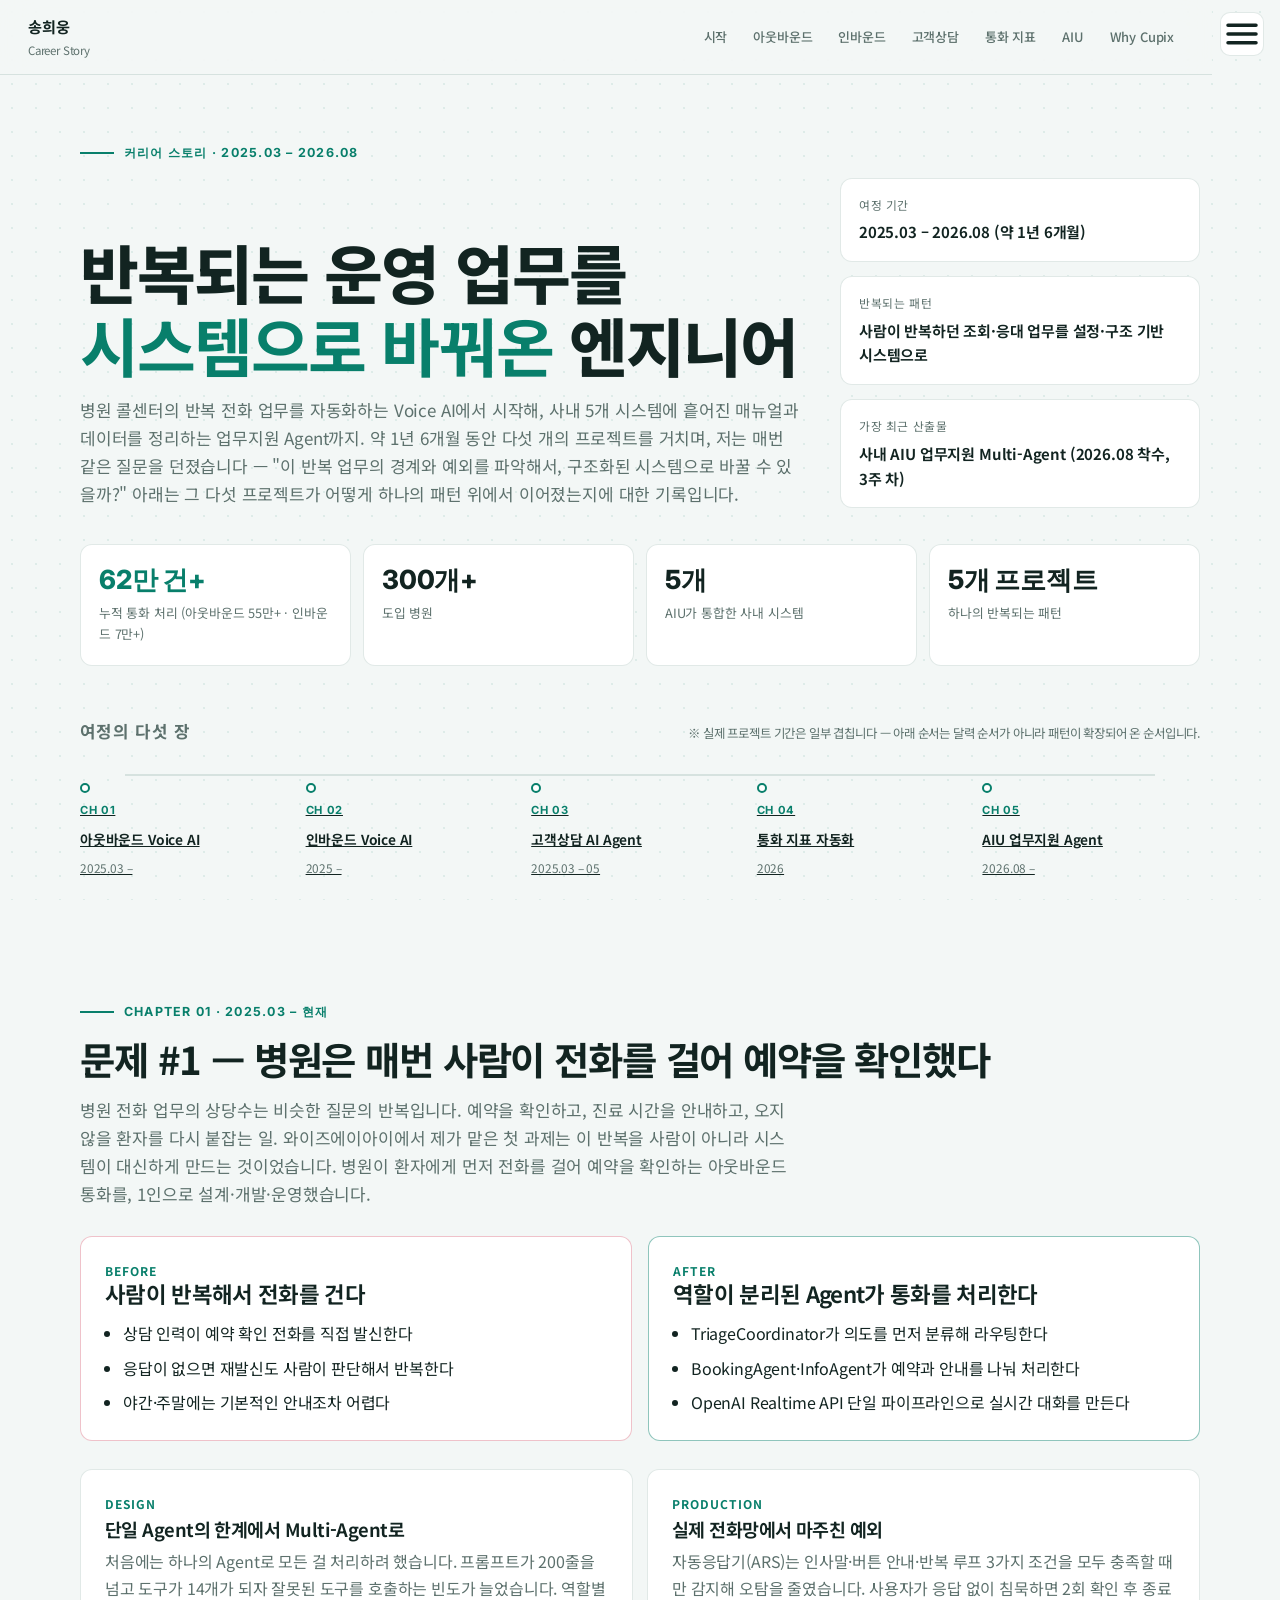
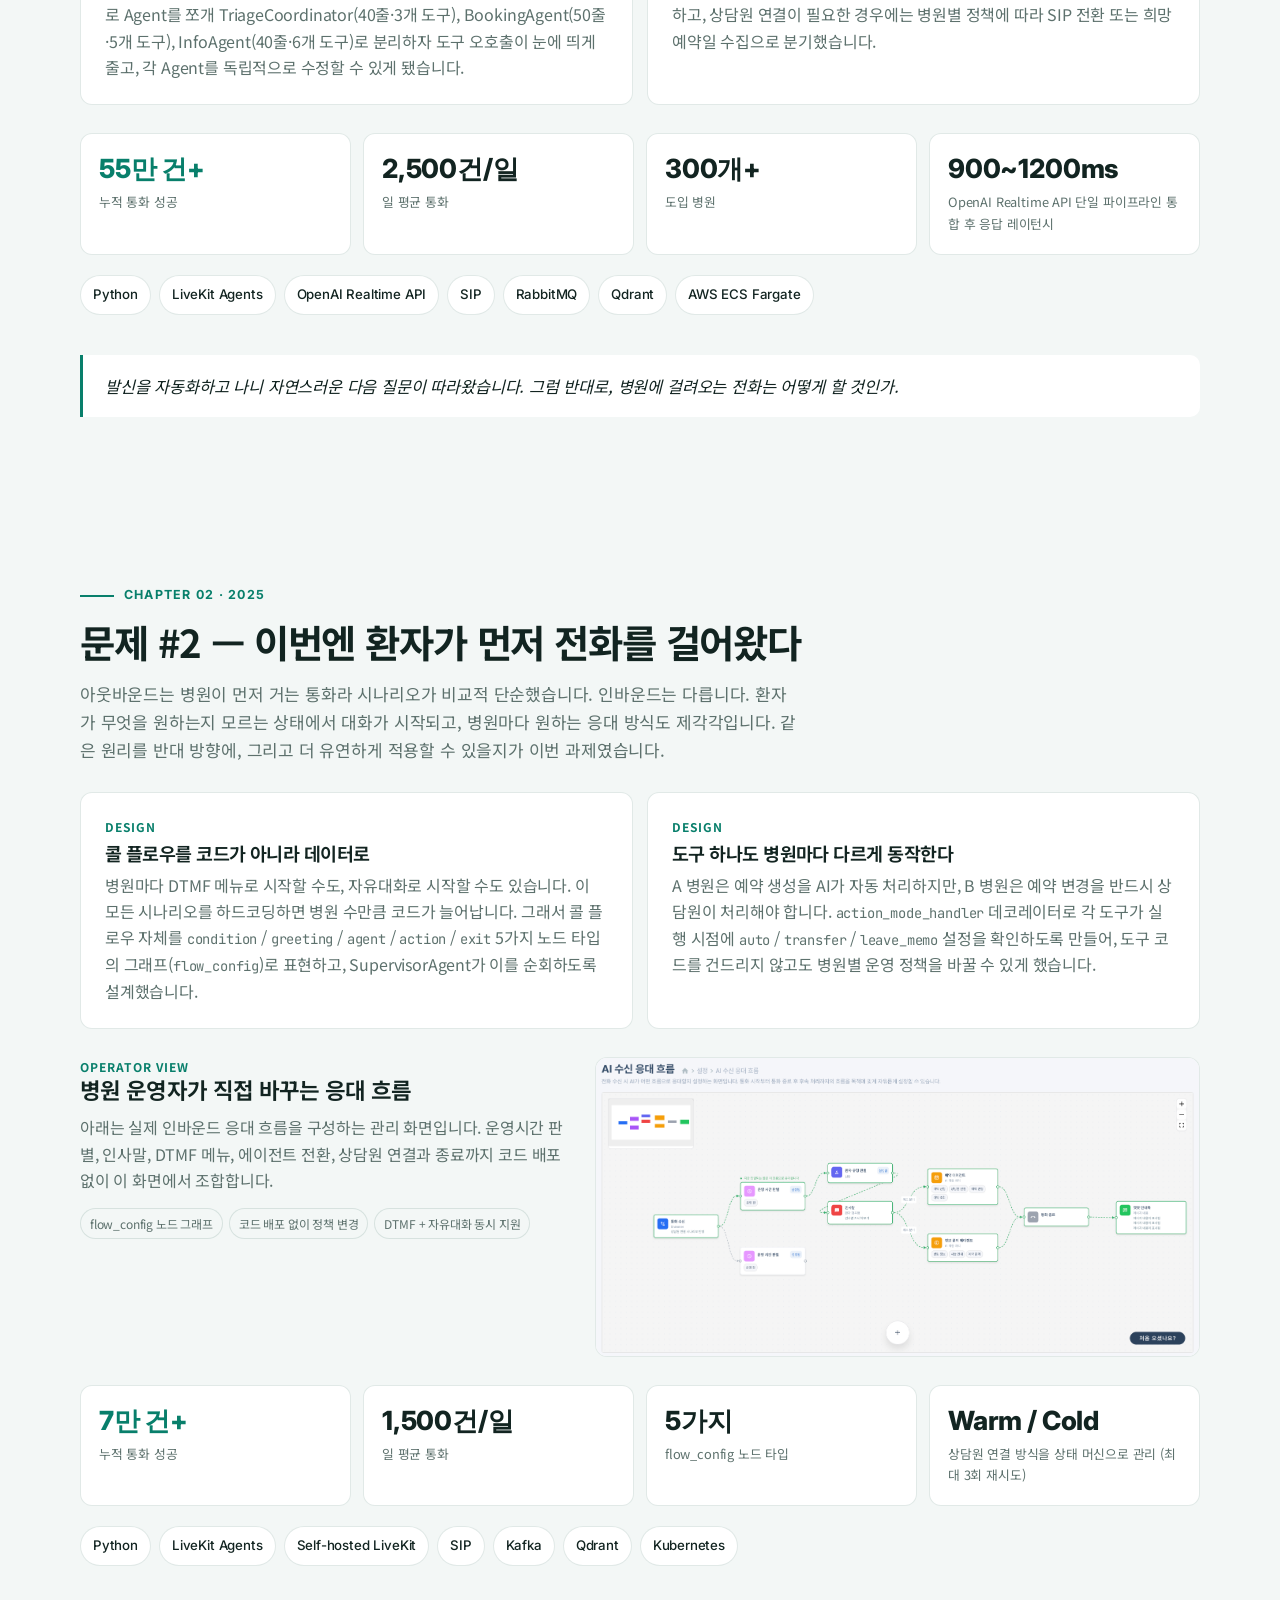
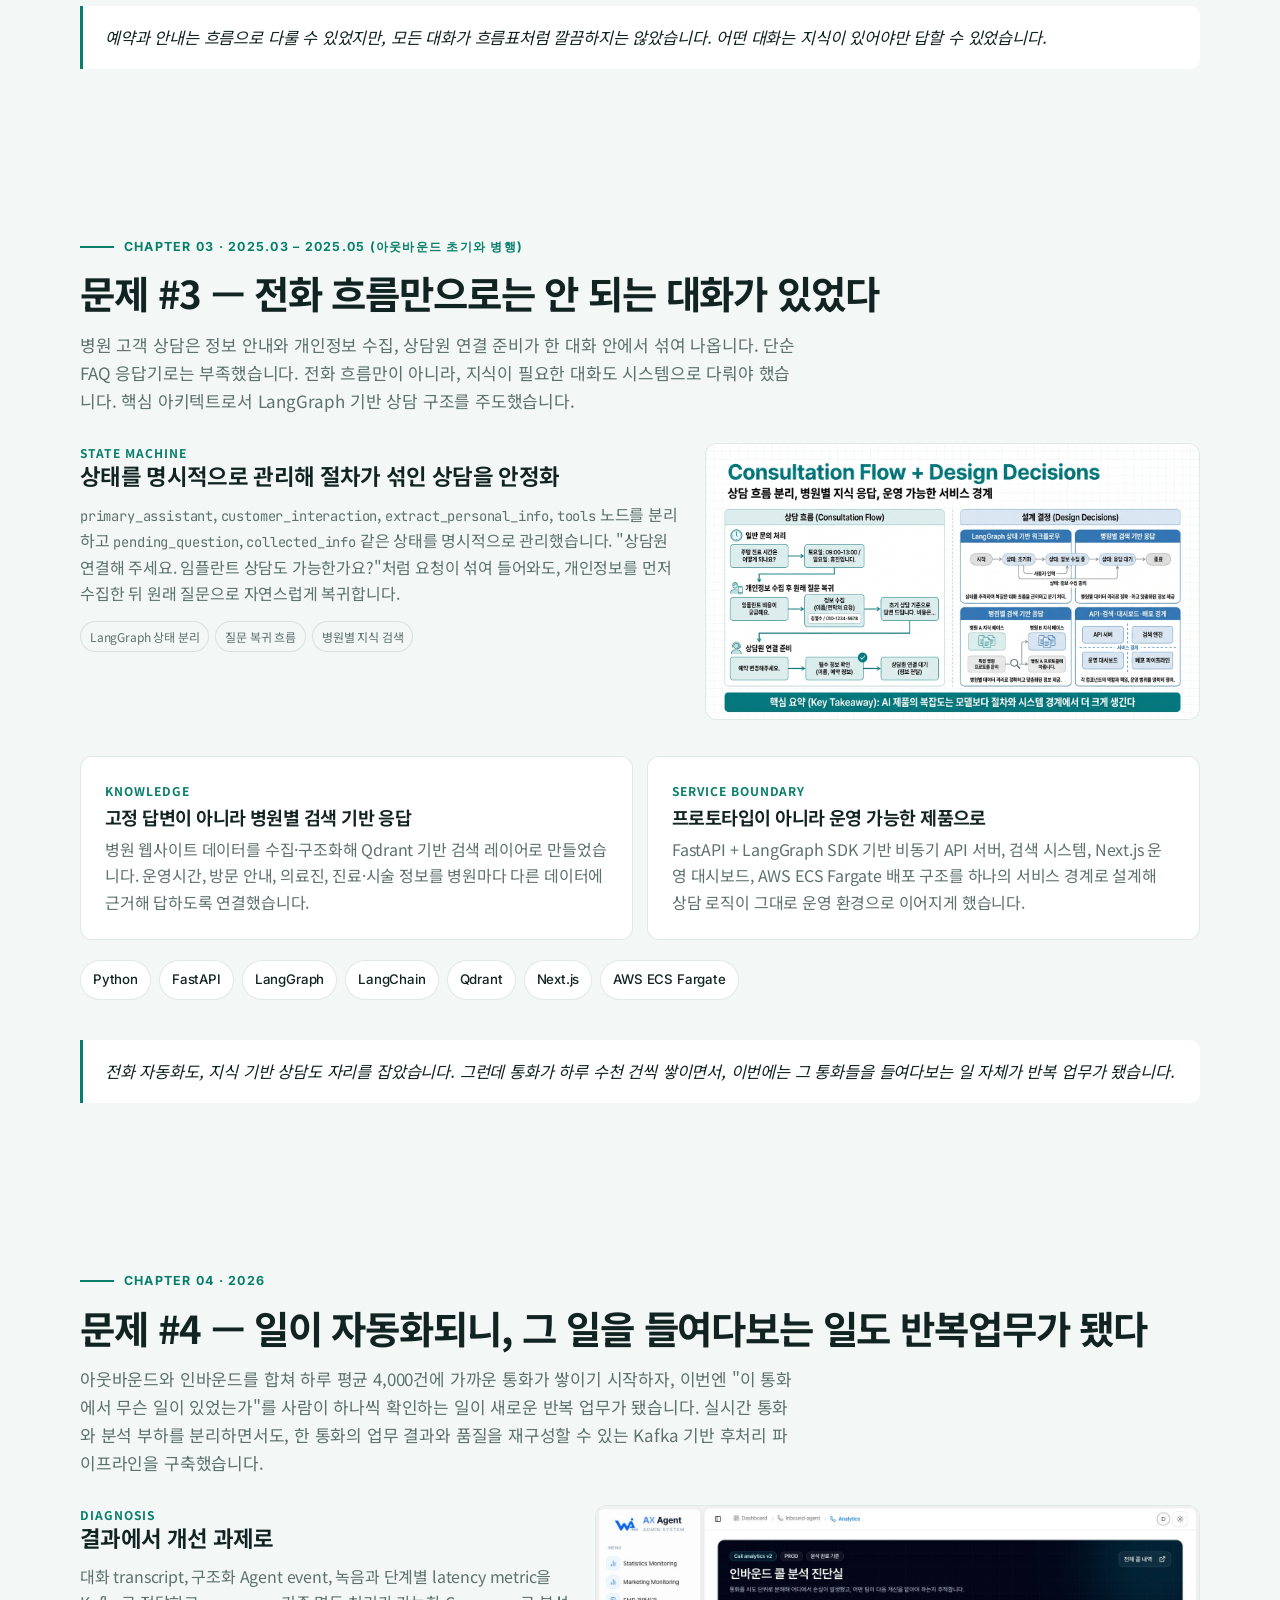
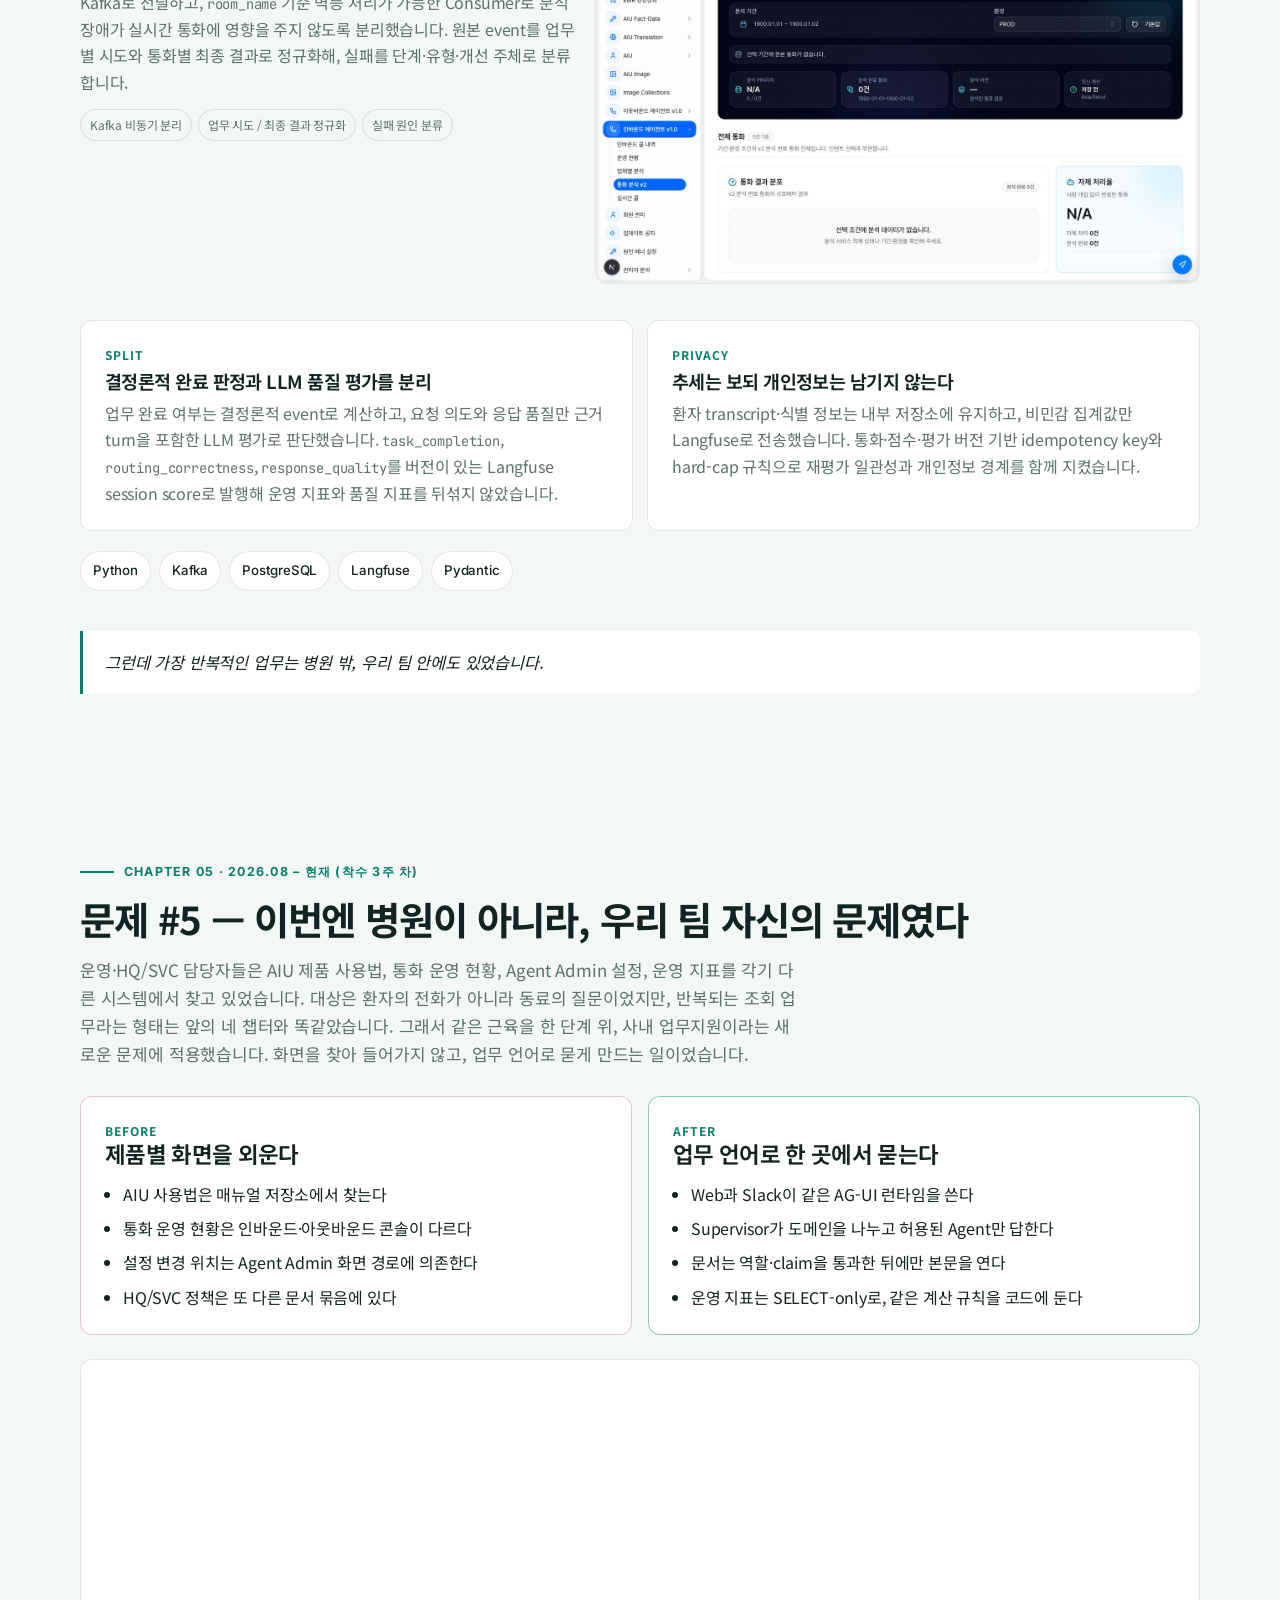
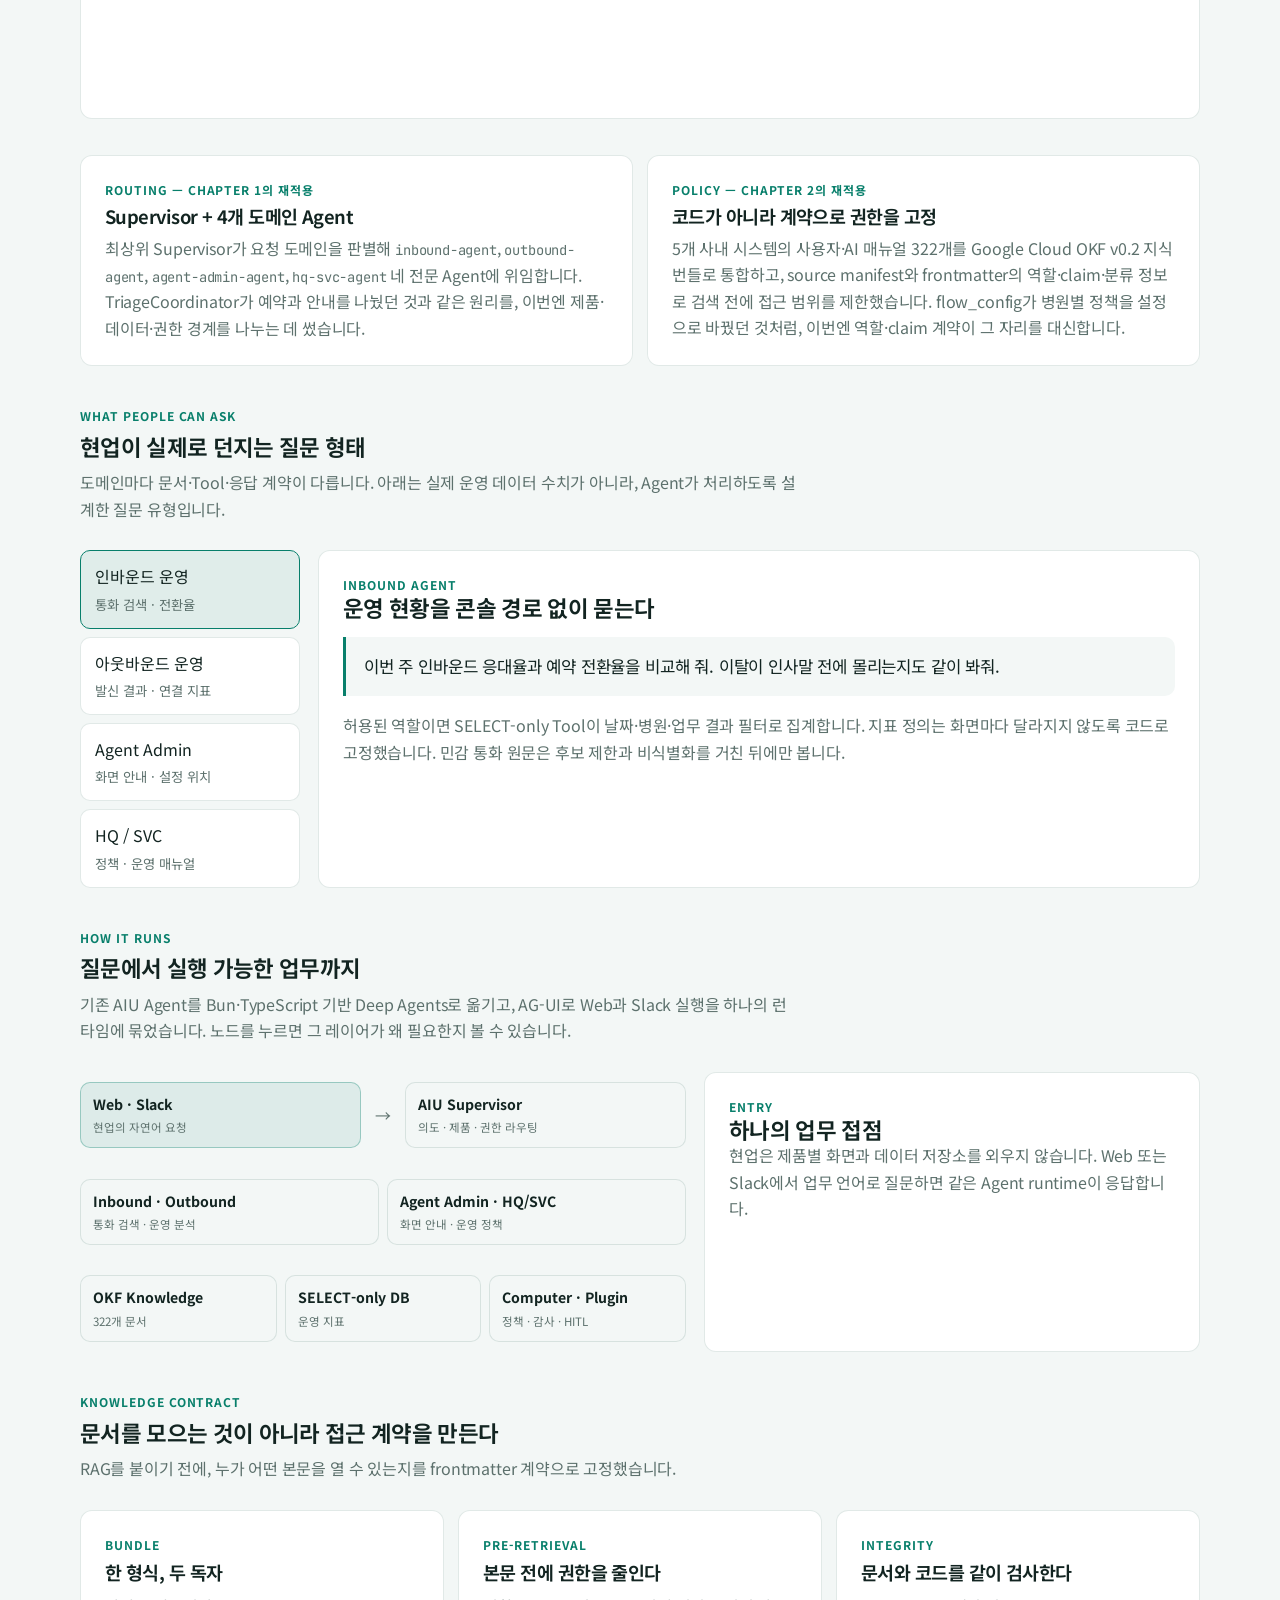
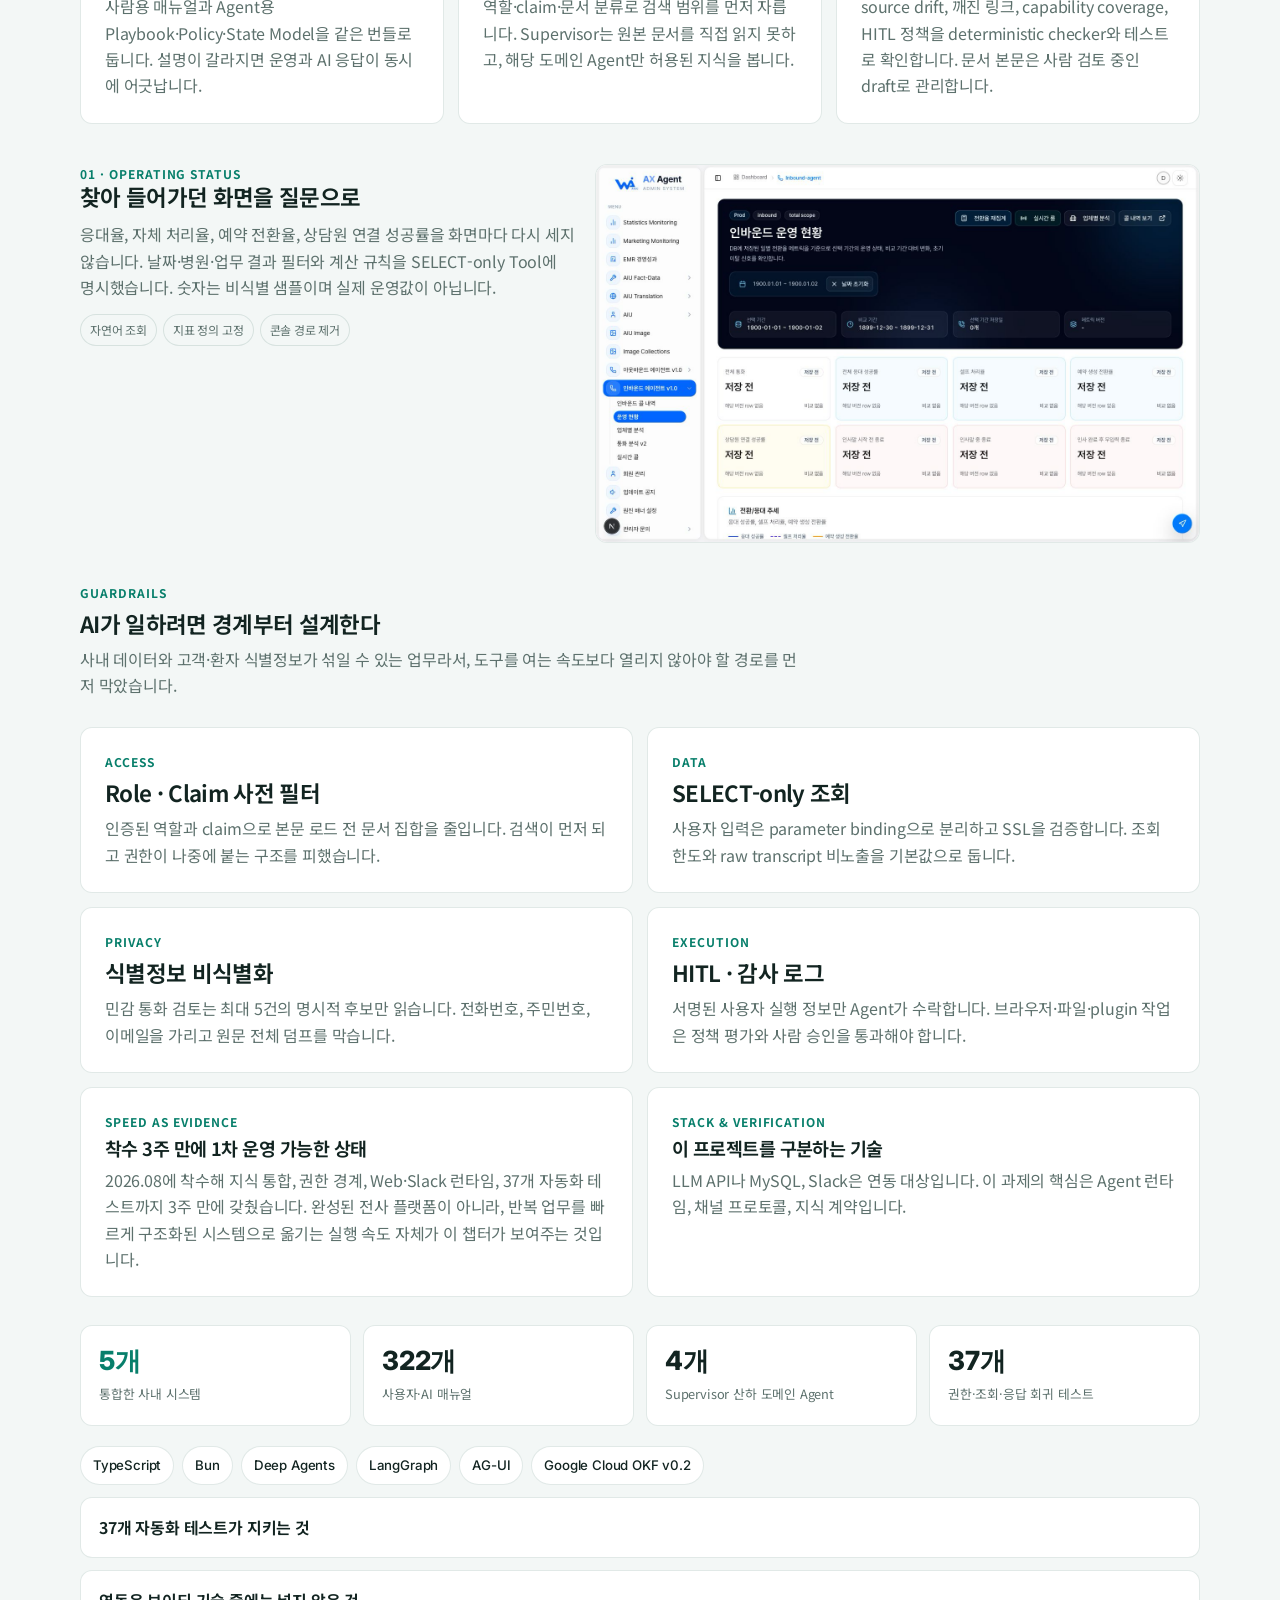
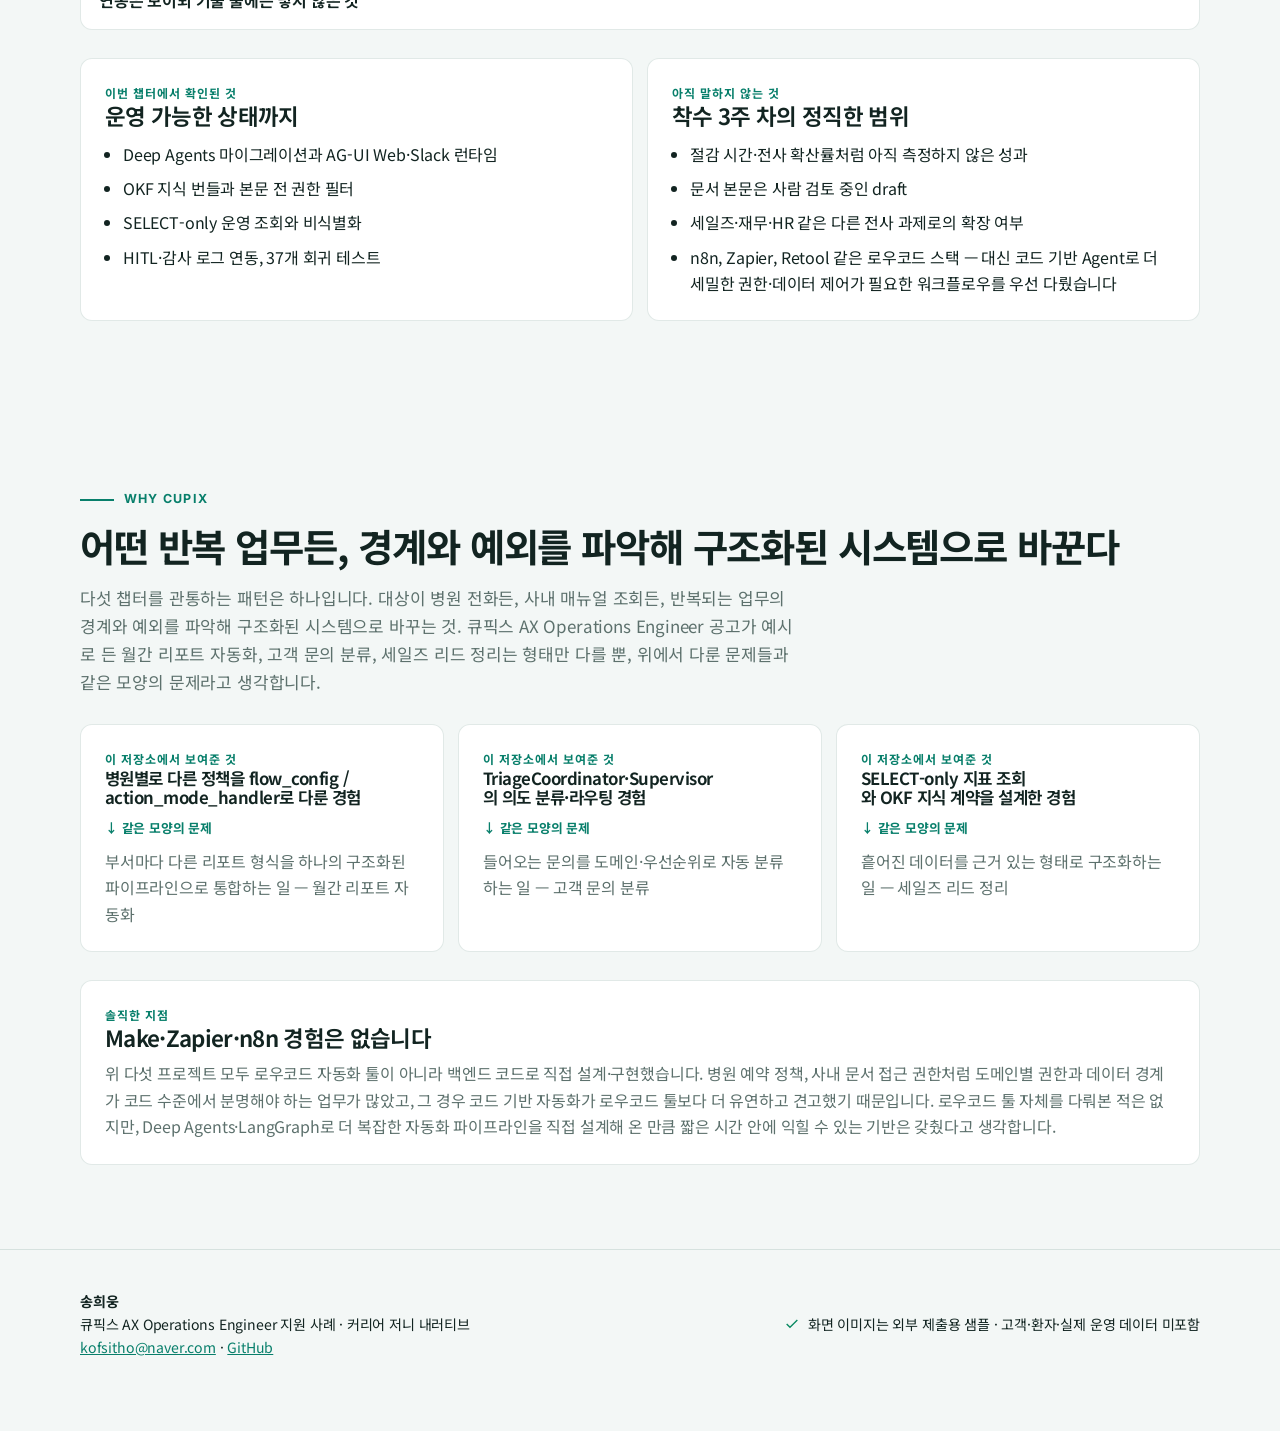
==== commit 8321c342: "종합 포트폴리오를 최신 프로젝트와 서비스 증거 중심으로 개편 아웃바운드·인바운드·고객상담·관측·AIU 내용을 최신 사실과 Chapter Brief 구조로 정리했다. 실제 서비스 화" ====
--- a/portfolio/cupix-ax-career-story.html
+++ b/portfolio/cupix-ax-career-story.html
@@ -6,6 +6,8 @@
   <title>송희웅 — 반복 업무를 시스템으로 바꿔온 커리어 스토리</title>
   <link rel="preconnect" href="https://fonts.googleapis.com">
   <link href="https://fonts.googleapis.com/css2?family=Inter:wght@300;400;500;600;700;800;900&family=Noto+Sans+KR:wght@300;400;500;600;700;800;900&family=JetBrains+Mono:wght@400;500&display=swap" rel="stylesheet">
+  <script src="https://cdn.jsdelivr.net/npm/chart.js@4.4.7/dist/chart.umd.min.js"></script>
+  <script>Chart.defaults.animation = false;</script>
   <script src="https://cdn.jsdelivr.net/npm/html-to-image@1.11.11/dist/html-to-image.js"></script>
   <style>
     *, *::before, *::after { box-sizing: border-box; margin: 0; padding: 0; }
@@ -194,6 +196,57 @@
     .fit-grid article h3 { font-size: 1.05rem; }
     .fit-arrow { color: var(--accent); font-size: 0.8rem; font-weight: 700; margin: 10px 0; display: block; }
 
+    .ask-layout { display: grid; grid-template-columns: 220px minmax(0, 1fr); gap: 18px; margin-top: 28px; }
+    .ask-tabs { display: grid; gap: 8px; align-content: start; }
+    .ask-tab {
+      width: 100%; text-align: left; border: 1px solid var(--border); background: var(--surface);
+      color: var(--text); border-radius: 10px; padding: 12px 14px; cursor: pointer; font: inherit;
+    }
+    .ask-tab.active { border-color: var(--accent); background: color-mix(in srgb, var(--accent), transparent 92%); }
+    .ask-tab small { display: block; margin-top: 4px; color: var(--text-secondary); }
+    .ask-panel { min-height: 280px; }
+    .ask-quote {
+      margin-top: 16px; padding: 16px 18px; border-left: 3px solid var(--accent);
+      background: var(--bg); border-radius: 0 10px 10px 0; font-size: 1.05rem;
+    }
+    .ask-result { margin-top: 16px; color: var(--text-secondary); }
+
+    .arch-grid { display: grid; grid-template-columns: 1.1fr 0.9fr; gap: 18px; margin-top: 28px; }
+    .flow { display: grid; gap: 10px; }
+    .flow-row { display: grid; align-items: center; gap: 8px; }
+    .flow-row.entry { grid-template-columns: 1fr 28px 1fr; }
+    .flow-row.specialists, .flow-row.sources { grid-template-columns: repeat(2, minmax(0, 1fr)); }
+    .flow-row.sources { grid-template-columns: repeat(3, minmax(0, 1fr)); }
+    .node {
+      min-height: 64px; border: 1px solid var(--border); border-radius: 10px; background: var(--bg);
+      padding: 10px 12px; display: flex; align-items: center; color: var(--text);
+      font: inherit; text-align: left; cursor: pointer; width: 100%;
+    }
+    .node:hover, .node.active { background: var(--surface-hover); box-shadow: inset 0 0 0 1px var(--border); }
+    .node.primary { background: color-mix(in srgb, var(--accent), transparent 91%); border-color: color-mix(in srgb, var(--accent), transparent 68%); }
+    .node-title { display: block; font-size: 0.88rem; font-weight: 700; }
+    .node-sub { display: block; margin-top: 2px; color: var(--text-secondary); font-size: 0.72rem; }
+    .arrow { display: grid; place-items: center; color: var(--text-secondary); }
+    .arch-detail { min-height: 280px; }
+
+    .chart-container {
+      height: 360px; padding: 40px; border-radius: 12px; background: var(--surface);
+      border: 1px solid var(--border); margin-top: 24px;
+    }
+    .chart-container canvas { display: block; width: 100% !important; height: 100% !important; }
+
+    .okf-grid { display: grid; grid-template-columns: repeat(3, minmax(0, 1fr)); gap: 14px; margin-top: 28px; }
+    .okf-grid article h3 { font-size: 1.15rem; margin: 8px 0 10px; }
+
+    .gov-grid { display: grid; grid-template-columns: repeat(2, minmax(0, 1fr)); gap: 14px; margin-top: 28px; }
+    .gov-grid h3 { margin: 8px 0 10px; }
+
+    details { margin-top: 12px; background: var(--surface); border: 1px solid var(--border); border-radius: 12px; padding: 16px 18px; overflow: hidden; }
+    details summary { cursor: pointer; list-style: none; font-weight: 650; }
+    details summary::-webkit-details-marker { display: none; }
+    details p, details ul { margin-top: 10px; color: var(--text-secondary); }
+    details ul { padding-left: 18px; display: grid; gap: 6px; }
+
     .site-footer {
       padding: 40px 0 72px; border-top: 1px solid var(--border); color: var(--text-secondary); font-size: 0.88rem;
     }
@@ -242,9 +295,11 @@
     .reveal.visible { opacity: 1; transform: translateY(0); }
 
     @media (max-width: 900px) {
-      .hero-grid, .split, .chapter-grid, .chapter-grid.cols-3, .meta-grid, .screen-block, .screen-block.reverse, .scope-grid, .fit-grid {
+      .hero-grid, .split, .chapter-grid, .chapter-grid.cols-3, .meta-grid, .screen-block, .screen-block.reverse, .scope-grid, .fit-grid, .ask-layout, .arch-grid, .okf-grid, .gov-grid {
         grid-template-columns: 1fr;
       }
+      .flow-row.entry, .flow-row.specialists, .flow-row.sources { grid-template-columns: 1fr; }
+      .flow-row.entry .arrow { transform: rotate(90deg); }
       .timeline-track { grid-template-columns: repeat(5, minmax(120px, 1fr)); overflow-x: auto; }
       .site-nav { margin-right: 60px; }
       section { padding: 60px 0; }
@@ -554,9 +609,37 @@
     <section class="wrap" id="aiu" data-reveal>
       <div class="eyebrow"><span class="eyebrow-line"></span>Chapter 05 · 2026.08 – 현재 (착수 3주 차)</div>
       <h2>문제 #5 — 이번엔 병원이 아니라, 우리 팀 자신의 문제였다</h2>
-      <p class="lede">운영·HQ/SVC 담당자들은 AIU 제품 사용법, 통화 운영 현황, Agent Admin 설정, 운영 지표를 각기 다른 시스템에서 찾고 있었습니다. 대상은 환자의 전화가 아니라 동료의 질문이었지만, 반복되는 조회 업무라는 형태는 앞의 네 챕터와 똑같았습니다. 그래서 같은 근육을 한 단계 위, 사내 업무지원이라는 새로운 문제에 적용했습니다.</p>
-
-      <div class="chapter-grid">
+      <p class="lede">운영·HQ/SVC 담당자들은 AIU 제품 사용법, 통화 운영 현황, Agent Admin 설정, 운영 지표를 각기 다른 시스템에서 찾고 있었습니다. 대상은 환자의 전화가 아니라 동료의 질문이었지만, 반복되는 조회 업무라는 형태는 앞의 네 챕터와 똑같았습니다. 그래서 같은 근육을 한 단계 위, 사내 업무지원이라는 새로운 문제에 적용했습니다. 화면을 찾아 들어가지 않고, 업무 언어로 묻게 만드는 일이었습니다.</p>
+
+      <div class="split">
+        <article class="card before">
+          <div class="card-label">Before</div>
+          <h3>제품별 화면을 외운다</h3>
+          <ul>
+            <li>AIU 사용법은 매뉴얼 저장소에서 찾는다</li>
+            <li>통화 운영 현황은 인바운드·아웃바운드 콘솔이 다르다</li>
+            <li>설정 변경 위치는 Agent Admin 화면 경로에 의존한다</li>
+            <li>HQ/SVC 정책은 또 다른 문서 묶음에 있다</li>
+          </ul>
+        </article>
+        <article class="card after">
+          <div class="card-label">After</div>
+          <h3>업무 언어로 한 곳에서 묻는다</h3>
+          <ul>
+            <li>Web과 Slack이 같은 AG-UI 런타임을 쓴다</li>
+            <li>Supervisor가 도메인을 나누고 허용된 Agent만 답한다</li>
+            <li>문서는 역할·claim을 통과한 뒤에만 본문을 연다</li>
+            <li>운영 지표는 SELECT-only로, 같은 계산 규칙을 코드에 둔다</li>
+          </ul>
+        </article>
+      </div>
+      <div role="img" aria-label="이전에는 5개 시스템 화면을 찾아 들어갔고, 이후에는 Web과 Slack 하나의 접점에서 질문합니다.">
+        <div class="chart-container">
+          <canvas id="entryChart"></canvas>
+        </div>
+      </div>
+
+      <div class="chapter-grid" style="margin-top:36px;">
         <article class="card">
           <div class="card-label">Routing — Chapter 1의 재적용</div>
           <h3>Supervisor + 4개 도메인 Agent</h3>
@@ -569,29 +652,146 @@
         </article>
       </div>
 
+      <div class="card-label" style="margin-top:40px;">What people can ask</div>
+      <h3 style="margin-top:8px;">현업이 실제로 던지는 질문 형태</h3>
+      <p class="text-secondary" style="margin-top:10px;max-width:720px;">도메인마다 문서·Tool·응답 계약이 다릅니다. 아래는 실제 운영 데이터 수치가 아니라, Agent가 처리하도록 설계한 질문 유형입니다.</p>
+      <div class="ask-layout">
+        <div class="ask-tabs" role="tablist" aria-label="업무 도메인">
+          <button class="ask-tab active" data-ask="inbound" role="tab" aria-selected="true">인바운드 운영<small>통화 검색 · 전환율</small></button>
+          <button class="ask-tab" data-ask="outbound" role="tab" aria-selected="false">아웃바운드 운영<small>발신 결과 · 연결 지표</small></button>
+          <button class="ask-tab" data-ask="admin" role="tab" aria-selected="false">Agent Admin<small>화면 안내 · 설정 위치</small></button>
+          <button class="ask-tab" data-ask="hq" role="tab" aria-selected="false">HQ / SVC<small>정책 · 운영 매뉴얼</small></button>
+        </div>
+        <article class="card ask-panel" id="askPanel">
+          <div class="card-label" id="askLabel">Inbound Agent</div>
+          <h3 id="askTitle">운영 현황을 콘솔 경로 없이 묻는다</h3>
+          <p class="ask-quote" id="askQuote">이번 주 인바운드 응대율과 예약 전환율을 비교해 줘. 이탈이 인사말 전에 몰리는지도 같이 봐줘.</p>
+          <p class="ask-result" id="askResult">허용된 역할이면 SELECT-only Tool이 날짜·병원·업무 결과 필터로 집계합니다. 지표 정의는 화면마다 달라지지 않도록 코드로 고정했습니다. 민감 통화 원문은 후보 제한과 비식별화를 거친 뒤에만 봅니다.</p>
+        </article>
+      </div>
+
+      <div class="card-label" style="margin-top:40px;">How it runs</div>
+      <h3 style="margin-top:8px;">질문에서 실행 가능한 업무까지</h3>
+      <p class="text-secondary" style="margin-top:10px;max-width:720px;">기존 AIU Agent를 Bun·TypeScript 기반 Deep Agents로 옮기고, AG-UI로 Web과 Slack 실행을 하나의 런타임에 묶었습니다. 노드를 누르면 그 레이어가 왜 필요한지 볼 수 있습니다.</p>
+      <div class="arch-grid">
+        <div class="flow">
+          <div class="flow-row entry">
+            <button class="node primary" data-node="entry"><span><span class="node-title">Web · Slack</span><span class="node-sub">현업의 자연어 요청</span></span></button>
+            <span class="arrow" aria-hidden="true">→</span>
+            <button class="node" data-node="supervisor"><span><span class="node-title">AIU Supervisor</span><span class="node-sub">의도 · 제품 · 권한 라우팅</span></span></button>
+          </div>
+          <div class="flow-row specialists">
+            <button class="node" data-node="io"><span><span class="node-title">Inbound · Outbound</span><span class="node-sub">통화 검색 · 운영 분석</span></span></button>
+            <button class="node" data-node="admin"><span><span class="node-title">Agent Admin · HQ/SVC</span><span class="node-sub">화면 안내 · 운영 정책</span></span></button>
+          </div>
+          <div class="flow-row sources">
+            <button class="node" data-node="okf"><span><span class="node-title">OKF Knowledge</span><span class="node-sub">322개 문서</span></span></button>
+            <button class="node" data-node="db"><span><span class="node-title">SELECT-only DB</span><span class="node-sub">운영 지표</span></span></button>
+            <button class="node" data-node="hitl"><span><span class="node-title">Computer · Plugin</span><span class="node-sub">정책 · 감사 · HITL</span></span></button>
+          </div>
+        </div>
+        <article class="card arch-detail" id="archDetail">
+          <div class="card-label">Entry</div>
+          <h3>하나의 업무 접점</h3>
+          <p class="text-secondary">현업은 제품별 화면과 데이터 저장소를 외우지 않습니다. Web 또는 Slack에서 업무 언어로 질문하면 같은 Agent runtime이 응답합니다.</p>
+        </article>
+      </div>
+
+      <div class="card-label" style="margin-top:40px;">Knowledge contract</div>
+      <h3 style="margin-top:8px;">문서를 모으는 것이 아니라 접근 계약을 만든다</h3>
+      <p class="text-secondary" style="margin-top:10px;max-width:720px;">RAG를 붙이기 전에, 누가 어떤 본문을 열 수 있는지를 frontmatter 계약으로 고정했습니다.</p>
+      <div class="okf-grid">
+        <article class="card">
+          <div class="card-label">Bundle</div>
+          <h3>한 형식, 두 독자</h3>
+          <p class="text-secondary">사람용 매뉴얼과 Agent용 Playbook·Policy·State Model을 같은 번들로 둡니다. 설명이 갈라지면 운영과 AI 응답이 동시에 어긋납니다.</p>
+        </article>
+        <article class="card">
+          <div class="card-label">Pre-retrieval</div>
+          <h3>본문 전에 권한을 줄인다</h3>
+          <p class="text-secondary">역할·claim·문서 분류로 검색 범위를 먼저 자릅니다. Supervisor는 원본 문서를 직접 읽지 못하고, 해당 도메인 Agent만 허용된 지식을 봅니다.</p>
+        </article>
+        <article class="card">
+          <div class="card-label">Integrity</div>
+          <h3>문서와 코드를 같이 검사한다</h3>
+          <p class="text-secondary">source drift, 깨진 링크, capability coverage, HITL 정책을 deterministic checker와 테스트로 확인합니다. 문서 본문은 사람 검토 중인 draft로 관리합니다.</p>
+        </article>
+      </div>
+
+      <div class="screen-block" style="margin-top:40px;">
+        <div>
+          <div class="card-label">01 · Operating status</div>
+          <h3>찾아 들어가던 화면을 질문으로</h3>
+          <p class="text-secondary" style="margin-top:12px;">응대율, 자체 처리율, 예약 전환율, 상담원 연결 성공률을 화면마다 다시 세지 않습니다. 날짜·병원·업무 결과 필터와 계산 규칙을 SELECT-only Tool에 명시했습니다. 숫자는 비식별 샘플이며 실제 운영값이 아닙니다.</p>
+          <div class="chips"><span class="chip">자연어 조회</span><span class="chip">지표 정의 고정</span><span class="chip">콘솔 경로 제거</span></div>
+        </div>
+        <button class="screen-shot" onclick="showPreview('operations')" aria-label="인바운드 운영 현황 샘플 화면 확대">
+          <img id="operations-image" src="../assets/cupix-ax-operations-screen.png" alt="인바운드 운영 현황 샘플 화면. 실데이터 없는 외부 제출용 콘솔">
+        </button>
+      </div>
+
+      <div class="card-label" style="margin-top:40px;">Guardrails</div>
+      <h3 style="margin-top:8px;">AI가 일하려면 경계부터 설계한다</h3>
+      <p class="text-secondary" style="margin-top:10px;max-width:720px;">사내 데이터와 고객·환자 식별정보가 섞일 수 있는 업무라서, 도구를 여는 속도보다 열리지 않아야 할 경로를 먼저 막았습니다.</p>
+      <div class="gov-grid">
+        <article class="card">
+          <div class="card-label">Access</div>
+          <h3>Role · Claim 사전 필터</h3>
+          <p class="text-secondary">인증된 역할과 claim으로 본문 로드 전 문서 집합을 줄입니다. 검색이 먼저 되고 권한이 나중에 붙는 구조를 피했습니다.</p>
+        </article>
+        <article class="card">
+          <div class="card-label">Data</div>
+          <h3>SELECT-only 조회</h3>
+          <p class="text-secondary">사용자 입력은 parameter binding으로 분리하고 SSL을 검증합니다. 조회 한도와 raw transcript 비노출을 기본값으로 둡니다.</p>
+        </article>
+        <article class="card">
+          <div class="card-label">Privacy</div>
+          <h3>식별정보 비식별화</h3>
+          <p class="text-secondary">민감 통화 검토는 최대 5건의 명시적 후보만 읽습니다. 전화번호, 주민번호, 이메일을 가리고 원문 전체 덤프를 막습니다.</p>
+        </article>
+        <article class="card">
+          <div class="card-label">Execution</div>
+          <h3>HITL · 감사 로그</h3>
+          <p class="text-secondary">서명된 사용자 실행 정보만 Agent가 수락합니다. 브라우저·파일·plugin 작업은 정책 평가와 사람 승인을 통과해야 합니다.</p>
+        </article>
+      </div>
+
       <div class="chapter-grid" style="margin-top:14px;">
-        <article class="card">
-          <div class="card-label">Guardrails</div>
-          <h3>SELECT-only 데이터, HITL, 감사 로그</h3>
-          <p class="text-secondary">통화 검색과 운영 지표 분석을 위한 SELECT-only MySQL Tool은 사용자 입력을 parameter binding으로 분리하고 SSL 인증서를 검증하며, 조회 한도와 transcript 비식별화를 기본값으로 둡니다. 민감 통화는 후보 5건만 읽고 전화번호·주민번호·이메일을 비식별화했습니다. 브라우저·파일·plugin 실행은 정책 평가·감사 로그·Human-in-the-Loop을 거치도록 AG-UI로 Web·Slack 실행을 하나의 runtime에 묶었습니다.</p>
-        </article>
         <article class="card">
           <div class="card-label">Speed as evidence</div>
           <h3>착수 3주 만에 1차 운영 가능한 상태</h3>
           <p class="text-secondary">2026.08에 착수해 지식 통합, 권한 경계, Web·Slack 런타임, 37개 자동화 테스트까지 3주 만에 갖췄습니다. 완성된 전사 플랫폼이 아니라, 반복 업무를 빠르게 구조화된 시스템으로 옮기는 실행 속도 자체가 이 챕터가 보여주는 것입니다.</p>
         </article>
+        <article class="card">
+          <div class="card-label">Stack & verification</div>
+          <h3>이 프로젝트를 구분하는 기술</h3>
+          <p class="text-secondary">LLM API나 MySQL, Slack은 연동 대상입니다. 이 과제의 핵심은 Agent 런타임, 채널 프로토콜, 지식 계약입니다.</p>
+        </article>
       </div>
 
       <div class="metric-grid" style="margin-top:28px;">
-        <article class="metric"><div class="metric-value">5개</div><div class="metric-label">통합한 사내 시스템</div></article>
-        <article class="metric"><div class="metric-value">322개</div><div class="metric-label">사용자·AI 매뉴얼</div></article>
-        <article class="metric"><div class="metric-value">4개</div><div class="metric-label">Supervisor 산하 도메인 Agent</div></article>
-        <article class="metric"><div class="metric-value">37개</div><div class="metric-label">권한·조회·응답 회귀 테스트</div></article>
+        <article class="metric"><div class="metric-value" data-count="5">5개</div><div class="metric-label">통합한 사내 시스템</div></article>
+        <article class="metric"><div class="metric-value" data-count="322">322개</div><div class="metric-label">사용자·AI 매뉴얼</div></article>
+        <article class="metric"><div class="metric-value" data-count="4">4개</div><div class="metric-label">Supervisor 산하 도메인 Agent</div></article>
+        <article class="metric"><div class="metric-value" data-count="37">37개</div><div class="metric-label">권한·조회·응답 회귀 테스트</div></article>
       </div>
 
       <div class="stack">
-        <span>TypeScript</span><span>Bun</span><span>Deep Agents</span><span>LangGraph</span><span>AG-UI</span><span>Google Cloud OKF v0.2</span><span>MySQL</span>
-      </div>
+        <span>TypeScript</span><span>Bun</span><span>Deep Agents</span><span>LangGraph</span><span>AG-UI</span><span>Google Cloud OKF v0.2</span>
+      </div>
+      <details>
+        <summary>37개 자동화 테스트가 지키는 것</summary>
+        <ul>
+          <li>지식 manifest와 역할·claim 격리</li>
+          <li>AG-UI 응답 계약</li>
+          <li>DB 조회 한도와 SELECT-only 경계</li>
+          <li>첨부 처리와 Docker Compose 실행 경로</li>
+        </ul>
+      </details>
+      <details>
+        <summary>연동은 보이되 기술 줄에는 넣지 않은 것</summary>
+        <p>OpenAI API, MySQL, Slack, Docker Compose는 실제로 붙였습니다. 다만 이 프로젝트를 다른 Agent 작업과 구분하는 키워드는 아니라서 핵심 스택에서 뺐습니다.</p>
+      </details>
 
       <div class="scope-grid">
         <article class="card">
@@ -600,7 +800,8 @@
           <ul class="text-secondary" style="margin-top:12px;padding-left:18px;display:grid;gap:8px;">
             <li>Deep Agents 마이그레이션과 AG-UI Web·Slack 런타임</li>
             <li>OKF 지식 번들과 본문 전 권한 필터</li>
-            <li>SELECT-only 운영 조회와 비식별화, HITL·감사 로그</li>
+            <li>SELECT-only 운영 조회와 비식별화</li>
+            <li>HITL·감사 로그 연동, 37개 회귀 테스트</li>
           </ul>
         </article>
         <article class="card">
@@ -608,15 +809,11 @@
           <h3>착수 3주 차의 정직한 범위</h3>
           <ul class="text-secondary" style="margin-top:12px;padding-left:18px;display:grid;gap:8px;">
             <li>절감 시간·전사 확산률처럼 아직 측정하지 않은 성과</li>
-            <li>문서 본문은 사람 검토가 진행 중인 draft</li>
+            <li>문서 본문은 사람 검토 중인 draft</li>
             <li>세일즈·재무·HR 같은 다른 전사 과제로의 확장 여부</li>
+            <li>n8n, Zapier, Retool 같은 로우코드 스택 — 대신 코드 기반 Agent로 더 세밀한 권한·데이터 제어가 필요한 워크플로우를 우선 다뤘습니다</li>
           </ul>
         </article>
-      </div>
-
-      <div class="callout">
-        <p>Supervisor + 4개 도메인 Agent 구조, OKF 지식 계약, 거버넌스 설계의 전체 기술 상세는 별도 페이지에 정리했습니다.</p>
-        <a href="cupix-ax-aiu-case-study.html">AIU Interactive Case Study 보기 →</a>
       </div>
     </section>
 
@@ -660,7 +857,7 @@
       <div>
         <strong style="color:var(--text);">송희웅</strong>
         <p>큐픽스 AX Operations Engineer 지원 사례 · 커리어 저니 내러티브</p>
-        <p><a href="mailto:kofsitho@naver.com">kofsitho@naver.com</a> · <a href="https://github.com/kofsitho87">GitHub</a> · <a href="cupix-ax-aiu-case-study.html">AIU Case Study</a></p>
+        <p><a href="mailto:kofsitho@naver.com">kofsitho@naver.com</a> · <a href="https://github.com/kofsitho87">GitHub</a></p>
       </div>
       <span class="safe-note"><svg viewBox="0 0 24 24" fill="none" stroke="currentColor" stroke-width="2"><path d="M20 6 9 17l-5-5"/></svg>화면 이미지는 외부 제출용 샘플 · 고객·환자·실제 운영 데이터 미포함</span>
     </div>
@@ -697,12 +894,142 @@
     var currentTheme = 'light';
     var savedTheme = readStoredTheme();
     currentTheme = savedTheme || (window.matchMedia('(prefers-color-scheme: light)').matches ? 'light' : 'dark');
+    var askCopy = {
+      inbound: {
+        label: 'Inbound Agent',
+        title: '운영 현황을 콘솔 경로 없이 묻는다',
+        quote: '이번 주 인바운드 응대율과 예약 전환율을 비교해 줘. 이탈이 인사말 전에 몰리는지도 같이 봐줘.',
+        result: '허용된 역할이면 SELECT-only Tool이 날짜·병원·업무 결과 필터로 집계합니다. 지표 정의는 화면마다 달라지지 않도록 코드로 고정했습니다. 민감 통화 원문은 후보 제한과 비식별화를 거친 뒤에만 봅니다.'
+      },
+      outbound: {
+        label: 'Outbound Agent',
+        title: '발신 결과와 연결 지표를 같은 정의로 본다',
+        quote: '최근 아웃바운드에서 상담원 연결이 얼마나 됐는지, 실패가 무응답인지 자동응답기인지 구분해 줘.',
+        result: '아웃바운드 전문 Agent만 해당 데이터 도구를 사용합니다. Supervisor가 원본 지식을 직접 읽지 않으므로 인바운드 문서와 권한이 섞이지 않습니다.'
+      },
+      admin: {
+        label: 'Agent Admin',
+        title: '설정 화면 위치를 매뉴얼로 안내한다',
+        quote: '병원 운영시간을 코드 배포 없이 바꾸려면 어느 화면의 어떤 설정을 봐야 해?',
+        result: 'Agent Admin 문서와 화면 안내만 이 Agent의 계약입니다. 운영 정책 변경을 애플리케이션 코드와 분리해 둔 제품 구조를, 현업이 경로를 외우지 않고 물을 수 있게 연결했습니다.'
+      },
+      hq: {
+        label: 'HQ / SVC',
+        title: '정책 근거를 권한 안에서만 찾는다',
+        quote: '이 운영 정책의 근거가 HQ 매뉴얼 어디에 있어? 내가 봐도 되는 문서만 보여줘.',
+        result: 'HQ/SVC Agent는 자신의 문서 집합만 검색합니다. 역할·claim을 통과하지 못한 본문은 검색 결과에도 올라오지 않습니다.'
+      }
+    };
+    var nodeCopy = {
+      entry: { label: 'Entry', title: '하나의 업무 접점', body: '현업은 제품별 화면과 데이터 저장소를 외우지 않습니다. Web 또는 Slack에서 업무 언어로 질문하면 같은 Agent runtime이 응답합니다.' },
+      supervisor: { label: 'Supervisor', title: '권한 확장을 막는 라우터', body: '최상위 Agent는 원본 지식을 직접 읽지 않습니다. 요청을 하나의 전문 Agent에 위임해 도메인 혼합과 권한 확장을 막습니다.' },
+      io: { label: 'Specialist', title: '통화 운영 도메인', body: '인바운드와 아웃바운드는 검색·전환율·운영 분석 Tool 계약이 다릅니다. 같은 자연어라도 다른 데이터 경계로 들어갑니다.' },
+      admin: { label: 'Specialist', title: '설정과 정책 도메인', body: 'Agent Admin과 HQ/SVC는 화면 안내·운영 정책·설정 문서를 담당합니다. 통화 원문을 읽지 않는 것이 이 분리의 목적입니다.' },
+      okf: { label: 'Knowledge', title: 'OKF 지식 번들', body: '322개 사용자·AI 매뉴얼을 Google Cloud OKF로 묶고, frontmatter의 역할·claim·분류로 본문 접근을 제한합니다.' },
+      db: { label: 'Data', title: '읽기 전용 운영 데이터', body: '운영 지표는 SELECT-only입니다. 계산 규칙을 코드로 두어 콘솔마다 다른 숫자를 말하지 않게 합니다.' },
+      hitl: { label: 'Execution', title: '위험한 실행은 사람 경유', body: 'Computer Use와 plugin은 정책 평가, 감사 로그, Human-in-the-Loop를 통과해야 합니다. 서명된 사용자 실행만 수락합니다.' }
+    };
+
+    function cssVar(name) {
+      return getComputedStyle(document.documentElement).getPropertyValue(name).trim();
+    }
+    var ChartManager = {
+      charts: new Map(),
+      safeInit: function(canvasId, config) {
+        if (typeof Chart === 'undefined') {
+          console.error('Chart.js library not loaded - check CDN inclusion');
+          return null;
+        }
+        try {
+          if (this.charts.has(canvasId)) {
+            this.charts.get(canvasId).destroy();
+            this.charts.delete(canvasId);
+          }
+          var ctx = document.getElementById(canvasId);
+          if (!ctx) {
+            console.error('Canvas element not found: ' + canvasId);
+            return null;
+          }
+          if (ctx.chart) { ctx.chart.destroy(); delete ctx.chart; }
+          ctx.setAttribute('role', 'img');
+          if (!ctx.getAttribute('aria-label')) ctx.setAttribute('aria-label', '업무 조회 접점 비교 차트');
+          var chart = new Chart(ctx, config);
+          this.charts.set(canvasId, chart);
+          return chart;
+        } catch (error) {
+          console.error('Chart initialization failed', error);
+          return null;
+        }
+      }
+    };
+    function buildCharts() {
+      if (typeof Chart === 'undefined') { console.error('Chart.js not loaded'); return; }
+      var accent = cssVar('--accent');
+      var text = cssVar('--text-secondary');
+      var border = cssVar('--border');
+      ChartManager.safeInit('entryChart', {
+        type: 'bar',
+        data: {
+          labels: ['이전 · 찾아 들어가던 시스템', '이후 · Web·Slack 접점'],
+          datasets: [{ label: '업무 조회 접점 수', data: [5, 1], backgroundColor: [cssVar('--text-secondary'), accent], borderRadius: 6, barPercentage: 0.46 }]
+        },
+        options: {
+          indexAxis: 'y',
+          responsive: true,
+          maintainAspectRatio: false,
+          plugins: {
+            legend: { display: false },
+            tooltip: { enabled: true, padding: 12, cornerRadius: 8 },
+            title: { display: true, text: '반복 조회가 거치던 접점', color: cssVar('--text'), font: { size: 16, family: 'Noto Sans KR' }, padding: { bottom: 16 } }
+          },
+          layout: { padding: 20 },
+          scales: {
+            x: { beginAtZero: true, ticks: { stepSize: 1, color: text }, grid: { color: border }, suggestedMax: 6 },
+            y: { ticks: { color: cssVar('--text') }, grid: { display: false } }
+          }
+        }
+      });
+    }
+    function onThemeChange() {
+      setTimeout(buildCharts, 120);
+    }
+    window.addEventListener('load', function() { setTimeout(buildCharts, 200); });
+
+    document.querySelectorAll('.ask-tab').forEach(function(button) {
+      button.addEventListener('click', function() {
+        document.querySelectorAll('.ask-tab').forEach(function(tab) {
+          tab.classList.remove('active');
+          tab.setAttribute('aria-selected', 'false');
+        });
+        button.classList.add('active');
+        button.setAttribute('aria-selected', 'true');
+        var copy = askCopy[button.getAttribute('data-ask')];
+        if (!copy) return;
+        document.getElementById('askLabel').textContent = copy.label;
+        document.getElementById('askTitle').textContent = copy.title;
+        document.getElementById('askQuote').textContent = copy.quote;
+        document.getElementById('askResult').textContent = copy.result;
+      });
+    });
+
+    document.querySelectorAll('[data-node]').forEach(function(button) {
+      button.addEventListener('click', function() {
+        document.querySelectorAll('[data-node]').forEach(function(node) { node.classList.remove('active'); });
+        button.classList.add('active');
+        var copy = nodeCopy[button.getAttribute('data-node')];
+        var detail = document.getElementById('archDetail');
+        if (!copy || !detail) return;
+        detail.innerHTML = '<div class="card-label">' + copy.label + '</div><h3>' + copy.title + '</h3><p class="text-secondary">' + copy.body + '</p>';
+      });
+    });
+
     function applyTheme(theme) {
       document.documentElement.className = 'theme-' + theme;
       var label = document.getElementById('themeLabel');
       if (label) label.textContent = theme === 'dark' ? '라이트 테마' : '다크 테마';
       writeStoredTheme(theme);
       currentTheme = theme;
+      onThemeChange();
     }
     function cycleTheme() { applyTheme(currentTheme === 'dark' ? 'light' : 'dark'); }
     applyTheme(currentTheme);
